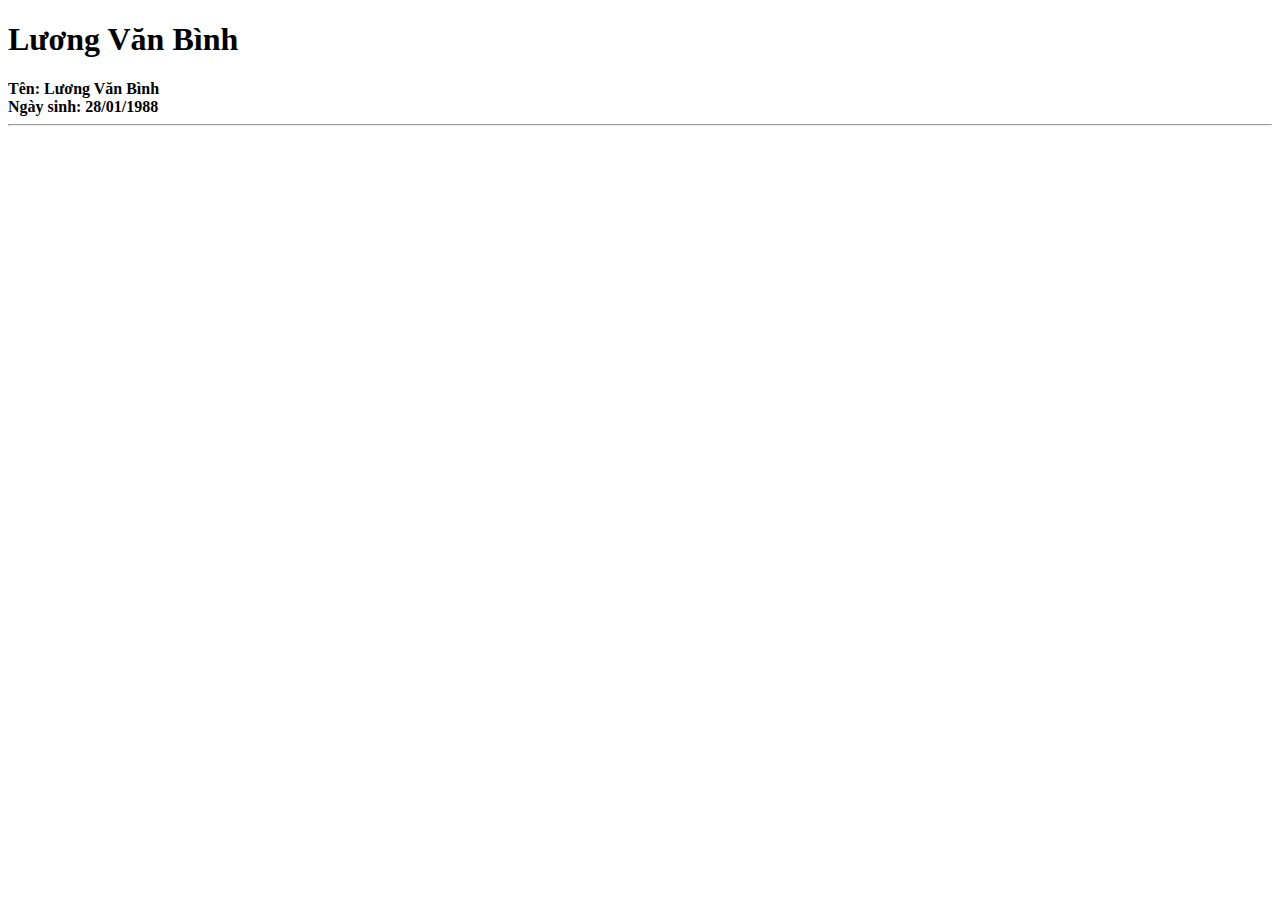
==== index.html @ 3be76faa "them hr" ====
<!DOCTYPE html>
<html lang="en">
<head>
	<meta charset="UTF-8">
	<title>CV Luong Van Binh</title>
	<link rel="stylesheet" href="1.css">
</head>
<body>
	<h1>Lương Văn Bình</h1>
	<div class="thongtin">
		<b>Tên: Lương Văn Bình</b>
	</div>
	<div class="ngaysinh">
		<b>Ngày sinh: 28/01/1988</b>
	</div>
	<hr>
</body>
</html>
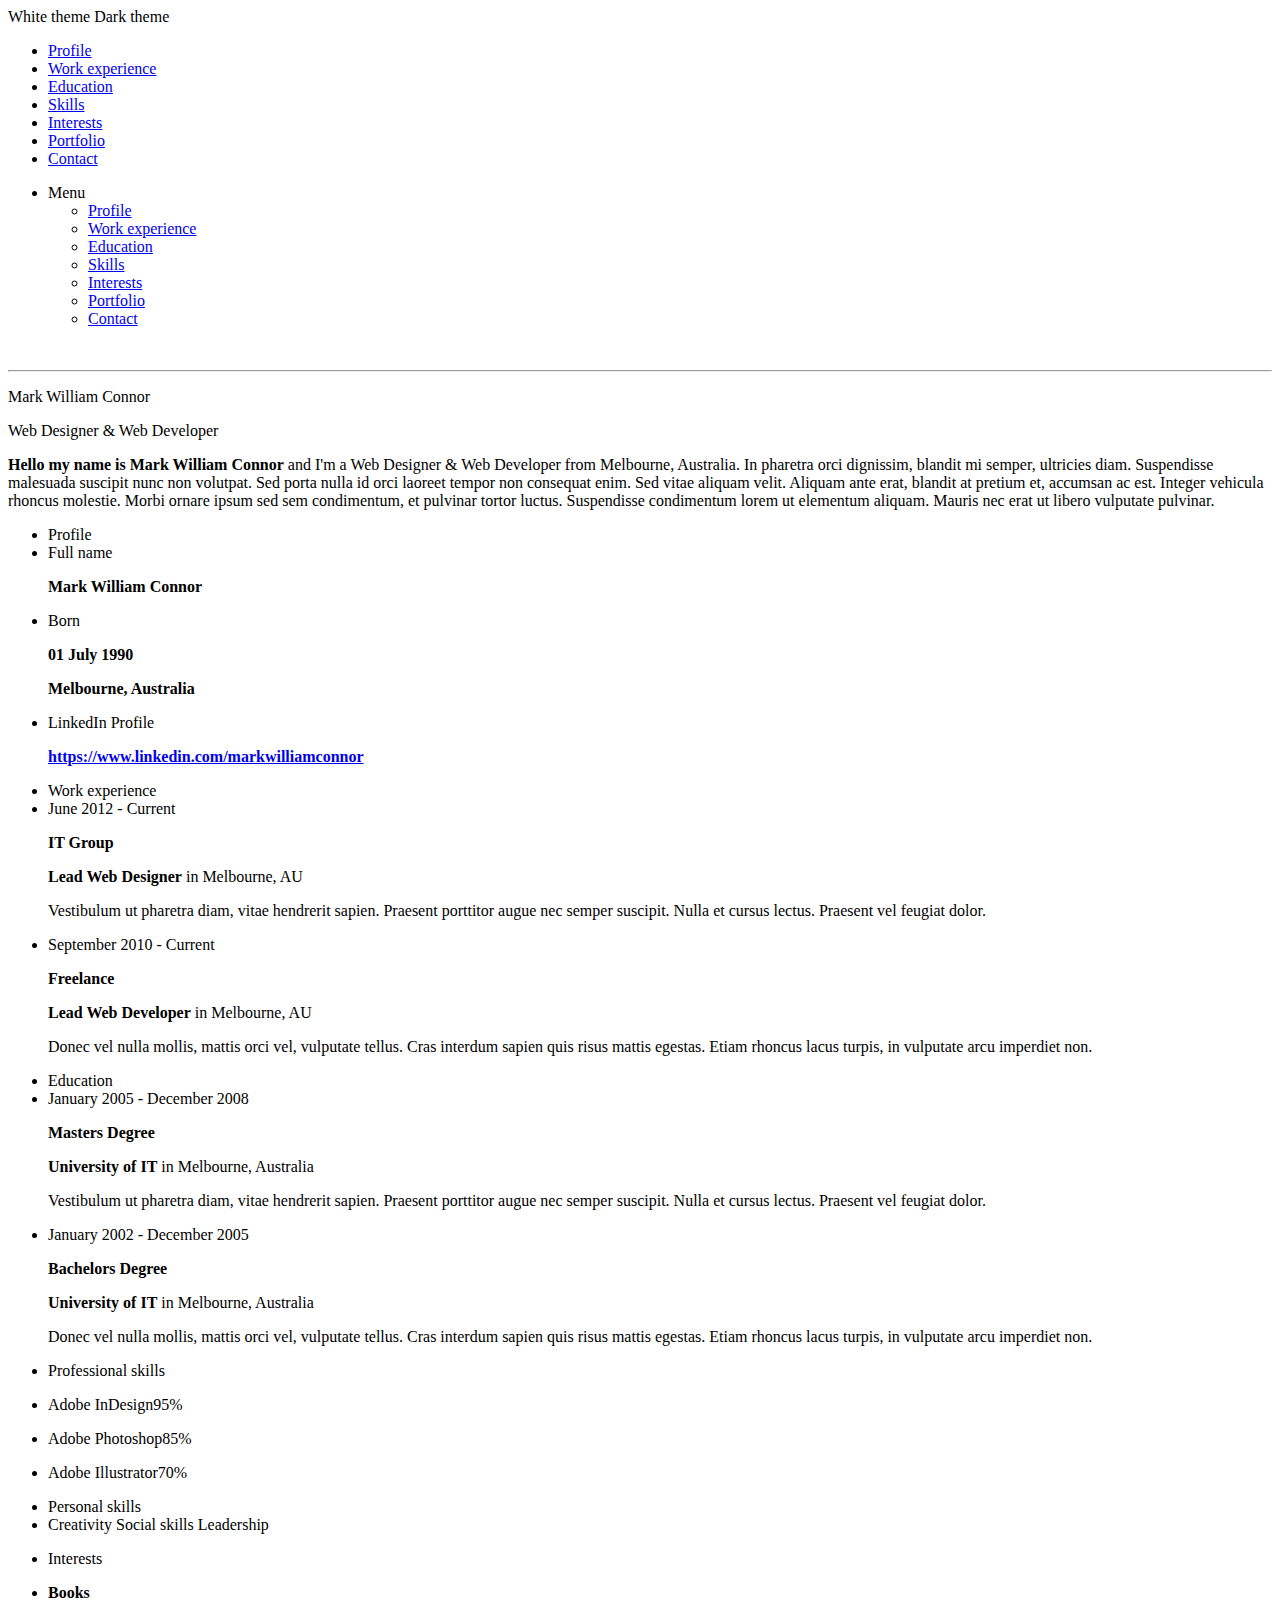
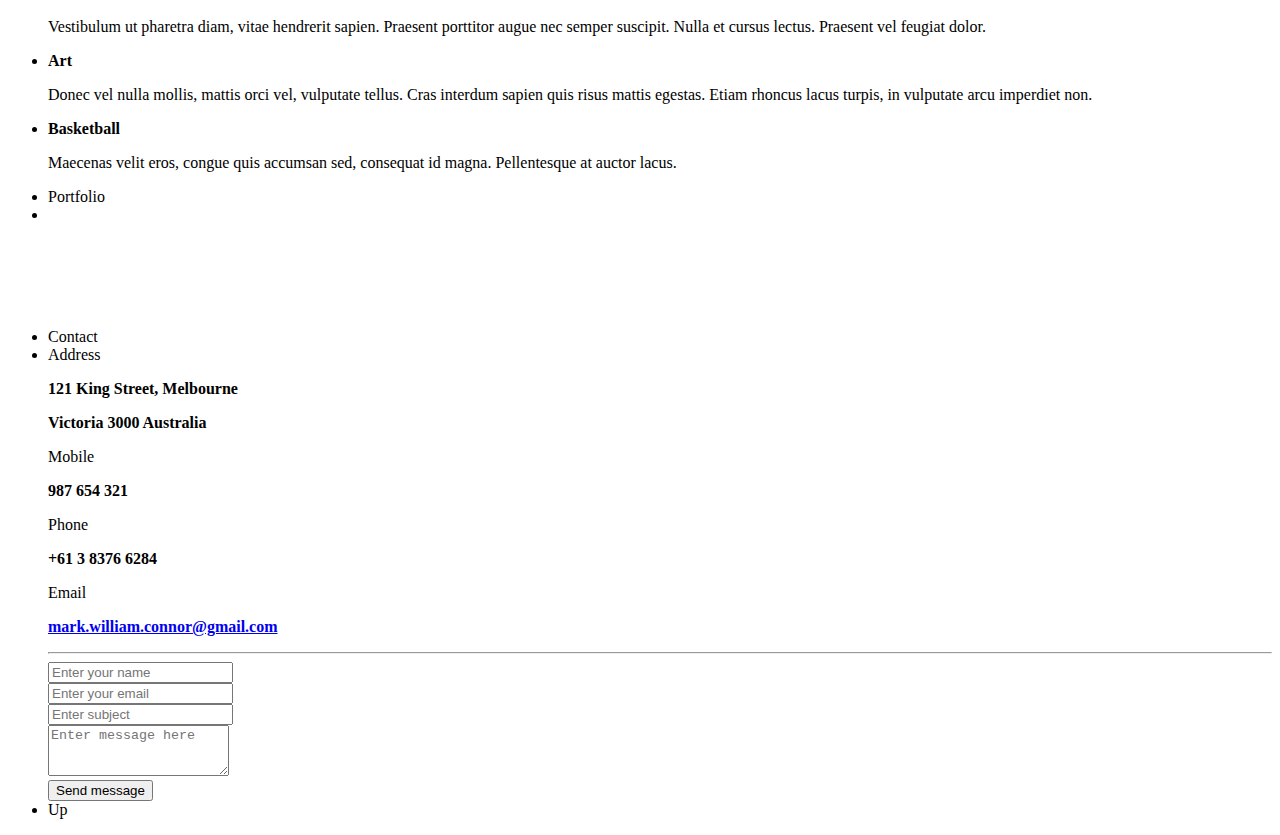
==== commit 0dc1414f: "up moi" ====
--- a/index.html
+++ b/index.html
@@ -1,18 +1,370 @@
+
 <!DOCTYPE html>
-<html lang="en">
+
+<!--[if lt IE 7 ]><html class="ie ie6" lang="en"> <![endif]-->
+<!--[if IE 7 ]><html class="ie ie7" lang="en"> <![endif]-->
+<!--[if IE 8 ]><html class="ie ie8" lang="en"> <![endif]-->
+<!--[if (gte IE 9)|!(IE)]><!-->
+
+<html class="not-ie" lang="en">
+<!--<![endif]-->
+    
 <head>
-	<meta charset="UTF-8">
-	<title>CV Luong Van Binh</title>
-	<link rel="stylesheet" href="1.css">
+<meta charset="utf-8">
+<meta name="description" content="description" />
+<meta name="keywords" content="keywords"/>
+<meta name="author" content="BRKOR" />
+<meta name="viewport" content="width=device-width, initial-scale=1, maximum-scale=1"/>
+<title>Resume Timeline</title>
+
+<!-- google web font-->
+<link href='http://fonts.googleapis.com/css?family=Open+Sans:300italic,400italic,600italic,700italic,400,300,600,700' rel='stylesheet' type='text/css'>
+
+<!-- style sheets-->
+<link rel="stylesheet" media="all" href="css/bootstrap.css" type="text/css"/>
+<link rel="stylesheet" media="all" href="css/custom.css" type="text/css"/>
+
+<!-- main jquery libraries / others are at the bottom-->
+<script src="js/jquery.min.js " type="text/javascript"></script>
+<script src="js/modernizr.js" type="text/javascript"></script>
+
 </head>
 <body>
-	<h1>Lương Văn Bình</h1>
-	<div class="thongtin">
-		<b>Tên: Lương Văn Bình</b>
-	</div>
-	<div class="ngaysinh">
-		<b>Ngày sinh: 28/01/1988</b>
-	</div>
-	<hr>
+
+<!-- Settings -->
+<div class="settings">
+    <span class="glyphicon glyphicon-cog"></span>
+    <a class="btn active top-white">White theme</a>
+    <a class="btn top-dark">Dark theme</a>
+</div>
+<!-- end Settings -->
+
+<!-- Top icons -->
+<div class="top-icons">
+	<a class="top-menu hidden-xs hidden-sm" data-toggle="tooltip" data-placement="top" title="Menu toggle"><span class="glyphicon glyphicon-th-list"></span></a>
+	<a href="#" class="top-download-resume hidden-xs hidden-sm" data-toggle="tooltip" data-placement="top" title="Download resume"><span class="glyphicon glyphicon-cloud-download"></span></a>
+	<a class="top-contact hidden-xs hidden-sm" data-toggle="tooltip" data-placement="top" title="Contact me"><span class="glyphicon glyphicon-send"></span></a>
+</div>
+<!-- end Top icons -->
+
+<!-- Navigation -->
+<nav id="spy" class="spy hidden-sm hidden-xs">
+    <ul>
+        <li class="active"><a href="#profile">Profile</a></li>
+        <li><a href="#work-experience">Work experience</a></li>
+        <li><a href="#education">Education</a></li>
+        <li><a href="#professional-skills">Skills</a></li>
+        <li><a href="#interests">Interests</a></li>
+        <li><a href="#portfolio">Portfolio</a></li>
+        <li><a href="#contact">Contact</a></li>
+    </ul>
+</nav>
+<!-- end Navigation -->
+    
+<!-- Navigation for small devices -->
+<nav id="mini-nav" class="spy visible-sm visible-xs">
+    <ul>
+        <li class="dropdown">
+            <a class="dropdown-toggle" data-toggle="dropdown">Menu</a>
+            <ul class="dropdown-menu">
+                <li class="active"><a href="#profile">Profile</a></li>
+                <li><a href="#work-experience">Work experience</a></li>
+                <li><a href="#education">Education</a></li>
+                <li><a href="#professional-skills">Skills</a></li>
+                <li><a href="#interests">Interests</a></li>
+                <li><a href="#portfolio">Portfolio</a></li>
+                <li><a href="#contact">Contact</a></li>
+            </ul>
+        </li>
+      </ul>
+</nav>
+<!-- end Navigation for small devices -->
+    
+<!-- Header -->
+<header id="header">
+    <div class="container">
+        <div class="row">
+            <div class="col-sm-8 col-sm-offset-2 text-center">
+                <img src="img/face.jpg" class="face" alt="">
+                <hr class="empty">
+                <p class="header-name">Mark William Connor</p>
+                <p class="header-title">Web Designer & Web Developer</p>
+                <p class="header-subtitle"><b>Hello my name is Mark William Connor</b> and I'm a Web Designer & Web Developer from Melbourne, Australia. In pharetra orci dignissim, blandit mi semper, ultricies diam. Suspendisse malesuada suscipit nunc non volutpat. Sed porta nulla id orci laoreet tempor non consequat enim. Sed vitae aliquam velit. Aliquam ante erat, blandit at pretium et, accumsan ac est. Integer vehicula rhoncus molestie. Morbi ornare ipsum sed sem condimentum, et pulvinar tortor luctus. Suspendisse condimentum lorem ut elementum aliquam. Mauris nec erat ut libero vulputate pulvinar.</p>
+            </div>
+        </div>
+    </div>
+</header>
+<!-- end Header -->
+	
+<!-- Profile -->
+<section id="profile" class="profile activate">
+    <div class="container">
+        <div class="row">
+            <div class="col-sm-7 col-sm-offset-5">
+                <ul>
+                    <li class="title"><span class="glyphicon glyphicon-user"></span>Profile</li>
+                    <li>
+                        <span class="note">Full name</span>
+                        <p><strong>Mark William Connor</strong></p>
+                    </li>
+                    <li>
+                        <span class="note">Born</span>
+                        <p><strong>01 July 1990</strong></p>
+                        <p><strong>Melbourne, Australia</strong></p>
+                    </li>
+                    
+                    <li>
+                        <span class="note">LinkedIn Profile</span>
+                        <p><strong><a href="#">https://www.linkedin.com/markwilliamconnor</a></strong></p>
+                    </li>
+                </ul>
+            </div>
+        </div>
+    </div>
+</section>
+<!-- end Profile -->
+
+<!-- Work experience -->
+<section id="work-experience" class="work-experience">
+    <div class="container">
+        <div class="row">
+            <div class="col-sm-7 col-sm-offset-5">
+                <ul>
+                    <li class="title"><span class="glyphicon glyphicon-briefcase"></span>Work experience</li>
+                    <li>
+                        <span class="note">June 2012 - Current</span>
+                        <p><strong>IT Group</strong></p>
+                        <p><strong>Lead Web Designer</strong> in Melbourne, AU</p>
+                        <p class="description">Vestibulum ut pharetra diam, vitae hendrerit sapien. Praesent porttitor augue nec semper suscipit. Nulla et cursus lectus. Praesent vel feugiat dolor.</p>
+                    </li>
+                    <li>
+                        <span class="note">September 2010 - Current</span>
+                        <p><strong>Freelance</strong></p>
+                        <p><strong>Lead Web Developer</strong> in Melbourne, AU</p>
+                        <p class="description">Donec vel nulla mollis, mattis orci vel, vulputate tellus. Cras interdum sapien quis risus mattis egestas. Etiam rhoncus lacus turpis, in vulputate arcu imperdiet non.</p>
+                    </li>
+                </ul>
+            </div>
+        </div>
+    </div>
+</section>
+<!-- end Work experience -->
+    
+<!-- Education -->
+<section id="education" class="education">
+    <div class="container">
+        <div class="row">
+            <div class="col-sm-7 col-sm-offset-5">
+                <ul>
+                    <li class="title"><span class="glyphicon glyphicon-book"></span>Education</li>
+                    <li>
+                        <span class="note">January 2005 - December 2008</span>
+                        <p><strong>Masters Degree</strong></p>
+                        <p><strong>University of IT</strong> in Melbourne, Australia</p>
+                        <p class="description">Vestibulum ut pharetra diam, vitae hendrerit sapien. Praesent porttitor augue nec semper suscipit. Nulla et cursus lectus. Praesent vel feugiat dolor.</p>
+                    </li>
+                    <li>
+                        <span class="note">January 2002 - December 2005</span>
+                        <p><strong>Bachelors Degree</strong></p>
+                        <p><strong>University of IT</strong> in Melbourne, Australia</p>
+                        <p class="description">Donec vel nulla mollis, mattis orci vel, vulputate tellus. Cras interdum sapien quis risus mattis egestas. Etiam rhoncus lacus turpis, in vulputate arcu imperdiet non.</p>
+                    </li>
+                </ul>
+            </div>
+        </div>
+    </div>
+</section>
+<!-- end Education -->
+    
+<!-- Professional skills -->
+<section id="professional-skills" class="professional-skills">
+    <div class="container">
+        <div class="row">
+            <div class="col-sm-7 col-sm-offset-5">
+                <ul>
+                    <li class="title"><span class="glyphicon glyphicon-tasks"></span>Professional skills</li>
+                    <li>
+                        <p>Adobe InDesign<span class="annotation pull-right">95%</span></p>
+                        <div class="progress">
+                            <div class="progress-bar progress-bar-success" role="progressbar" aria-valuenow="95" aria-valuemin="0" aria-valuemax="100"></div>
+                        </div>
+                    </li>
+                    <li>
+                        <p>Adobe Photoshop<span class="annotation pull-right">85%</span></p>
+                        <div class="progress">
+                            <div class="progress-bar progress-bar-success" role="progressbar" aria-valuenow="85" aria-valuemin="0" aria-valuemax="100"></div>
+                        </div>
+                    </li>
+                    <li>
+                        <p>Adobe Illustrator<span class="annotation pull-right">70%</span></p>
+                        <div class="progress">
+                            <div class="progress-bar progress-bar-success" role="progressbar" aria-valuenow="70" aria-valuemin="0" aria-valuemax="100"></div>
+                        </div>
+                    </li>
+                </ul>
+            </div>
+        </div>
+    </div>
+</section>
+<!-- end Professional skills -->
+    
+<!-- Personal skills -->
+<section id="personal-skills" class="personal-skills">
+    <div class="container">
+        <div class="row">
+            <div class="col-sm-7 col-sm-offset-5">
+                <ul>
+                    <li class="title"><span class="glyphicon glyphicon-stats"></span>Personal skills</li>
+                    <li>
+                        <span class="chart" data-percent="95"><span class="skill">Creativity</span>
+                            <span class="percent"></span>
+                        </span>
+                        <span class="chart" data-percent="85"><span class="skill">Social skills</span>
+                            <span class="percent"></span>
+                        </span>
+                        <span class="chart" data-percent="80"><span class="skill">Leadership</span>
+                            <span class="percent"></span>
+                        </span>
+                    </li>
+                </ul>
+            </div>
+        </div>
+    </div>
+</section>
+<!-- end Personal skills -->
+    
+<!-- Interests -->
+<section id="interests" class="interests">
+    <div class="container">
+        <div class="row">
+            <div class="col-sm-7 col-sm-offset-5">
+                <ul>
+                    <li class="title"><span class="glyphicon glyphicon-heart-empty"></span>Interests</li>
+                    <li>
+                        <p><strong>Books</strong></p>
+                        <p class="description">Vestibulum ut pharetra diam, vitae hendrerit sapien. Praesent porttitor augue nec semper suscipit. Nulla et cursus lectus. Praesent vel feugiat dolor.</p>
+                    </li>
+                    <li>
+                        <p><strong>Art</strong></p>
+                        <p class="description">Donec vel nulla mollis, mattis orci vel, vulputate tellus. Cras interdum sapien quis risus mattis egestas. Etiam rhoncus lacus turpis, in vulputate arcu imperdiet non.</p>
+                    </li>
+                    <li>
+                        <p><strong>Basketball</strong></p>
+                        <p class="description">Maecenas velit eros, congue quis accumsan sed, consequat id magna. Pellentesque at auctor lacus.</p>
+                    </li>
+                </ul>
+            </div>
+        </div>
+    </div>
+</section>
+<!-- end Interests -->
+    
+<!-- Portfolio -->
+<section id="portfolio" class="portfolio">
+    <div class="container">
+        <div class="row">
+            <div class="col-sm-7 col-sm-offset-5">
+                <ul>
+                    <li class="title"><span class="glyphicon glyphicon-eye-open"></span>Portfolio</li>
+                    <li class="static">
+                        <img src="img/1.jpg" alt="" data-toggle="modal" data-target="#modal1">
+                        <img src="img/2.jpg" alt="" data-toggle="modal" data-target="#modal2">
+                        <img src="img/3.jpg" alt="" data-toggle="modal" data-target="#modal3">
+                        <img src="img/4.jpg" alt="" data-toggle="modal" data-target="#modal4">
+                    </li>
+                </ul>
+            </div>
+        </div>
+    </div>
+</section>
+<!-- end Portfolio -->
+    
+<!-- Modal - photos in zoom-->
+<div id="modal1" class="modal fade" tabindex="-1" role="dialog" aria-labelledby="modal1" aria-hidden="true">
+    <div class="modal-dialog">
+        <div class="modal-box">
+            <img src="img/1.jpg" alt="">
+        </div>
+    </div>
+</div>
+<div id="modal2" class="modal fade" tabindex="-1" role="dialog" aria-labelledby="modal2" aria-hidden="true">
+    <div class="modal-dialog">
+        <div class="modal-box">
+            <img src="img/2.jpg" alt="">
+        </div>
+    </div>
+</div>
+<div id="modal3" class="modal fade" tabindex="-1" role="dialog" aria-labelledby="modal3" aria-hidden="true">
+    <div class="modal-dialog">
+        <div class="modal-box">
+            <img src="img/3.jpg" alt="">
+        </div>
+    </div>
+</div>
+<div id="modal4" class="modal fade" tabindex="-1" role="dialog" aria-labelledby="modal4" aria-hidden="true">
+    <div class="modal-dialog">
+        <div class="modal-box">
+            <img src="img/4.jpg" alt="">
+        </div>
+    </div>
+</div>
+<!-- end Modal - photos in zoom-->
+    
+<!-- Contact -->
+<section id="contact" class="contact">
+    <div class="container">
+        <div class="row">
+            <div class="col-sm-7 col-sm-offset-5">
+                <ul>
+                    <li class="title"><span class="glyphicon glyphicon-envelope"></span>Contact</li>
+                    <li class="static">
+                        <span class="note">Address</span>
+                        <p><strong>121 King Street, Melbourne</strong></p>
+                        <p><strong>Victoria 3000 Australia</strong></p>
+                        <span class="note">Mobile</span>
+                        <p><strong>987 654 321</strong></p>
+                        <span class="note">Phone</span>
+                        <p><strong>+61 3 8376 6284</strong></p>
+                        <span class="note">Email</span>
+                        <p><strong><a href="#">mark.william.connor@gmail.com</a></strong></p>
+                        <hr class="empty">
+                        <form action="contact.php" method="post">
+                            <div class="form-group input-group">
+                                <span class="input-group-addon"><span class="glyphicon glyphicon-user"></span></span>
+                                <input name="yourname" type="text" class="form-control" id="inputname" placeholder="Enter your name">
+                            </div>
+                            <div class="form-group input-group">
+                                <span class="input-group-addon"><span class="glyphicon glyphicon-envelope"></span></span>
+                                <input name="email" type="email" class="form-control" id="inputemail" placeholder="Enter your email">
+                            </div>
+                            <div class="form-group input-group">
+                                <span class="input-group-addon"><span class="glyphicon glyphicon-bold"></span></span>
+                                <input name="subject" type="text" class="form-control" id="inputsubject" placeholder="Enter subject">
+                            </div>
+                            <div class="form-group input-group">
+                                <span class="input-group-addon"><span class="glyphicon glyphicon-comment"></span></span>
+                                <textarea name="comments" class="form-control" id="inputmessage" rows="3" placeholder="Enter message here"></textarea>
+                            </div>
+                            <button type="submit" class="btn btn-success pull-right"><span class="glyphicon glyphicon-send"></span> Send message</button>
+                        </form>
+                    </li>
+                    <li class="title up"><span class="glyphicon glyphicon-arrow-up"></span>Up</li>
+                </ul>
+            </div>
+        </div>
+    </div>
+</section>
+<!-- end Contact -->
+
+<!-- Java Script -->
+<!-- Placed at the end of the document so the pages load faster -->
+<script src="js/bootstrap.min.js"></script>
+<script src="js/bootstrap-progressbar.js"></script>
+<script src="js/spy.js"></script>
+<script src="js/scripts.js"></script>
+<!-- Charts -->
+<script src="js/jquery.easypiechart.js"></script>
+<script src="js/chart.js"></script>
+
 </body>
 </html>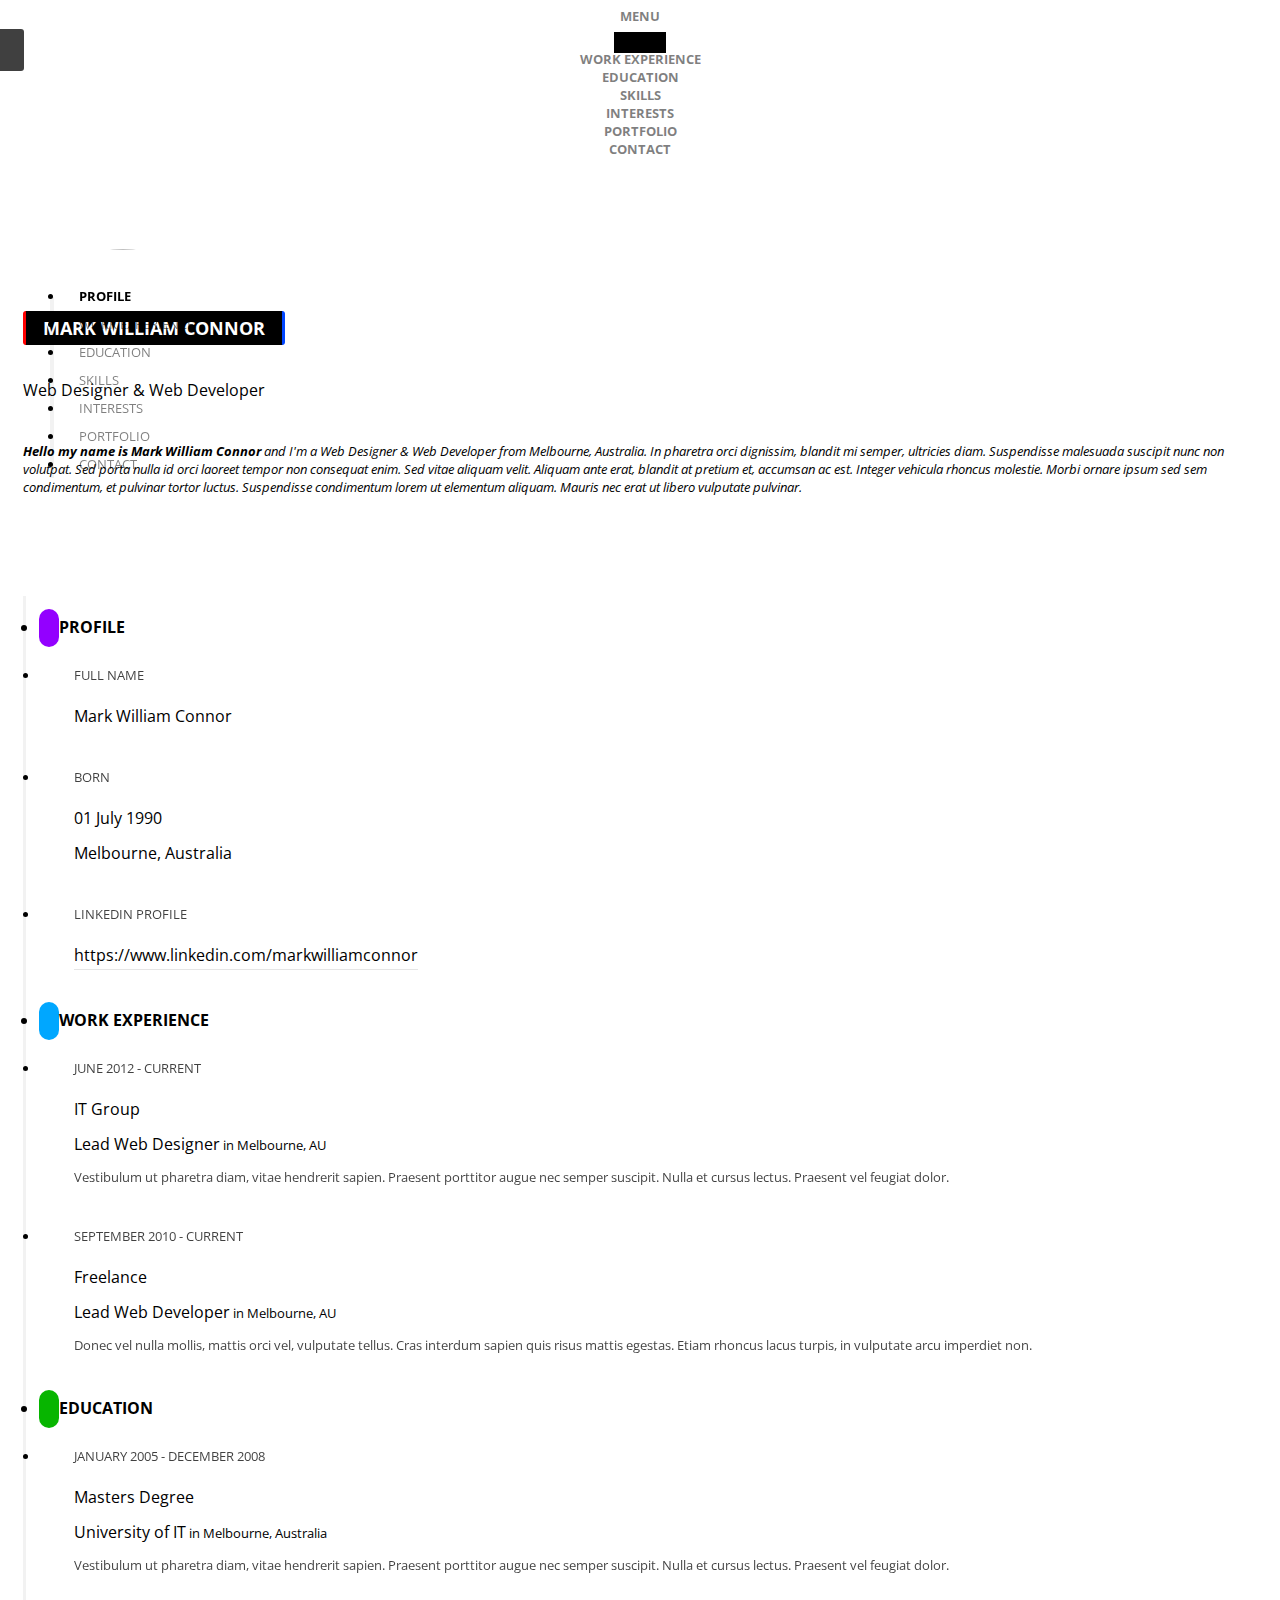
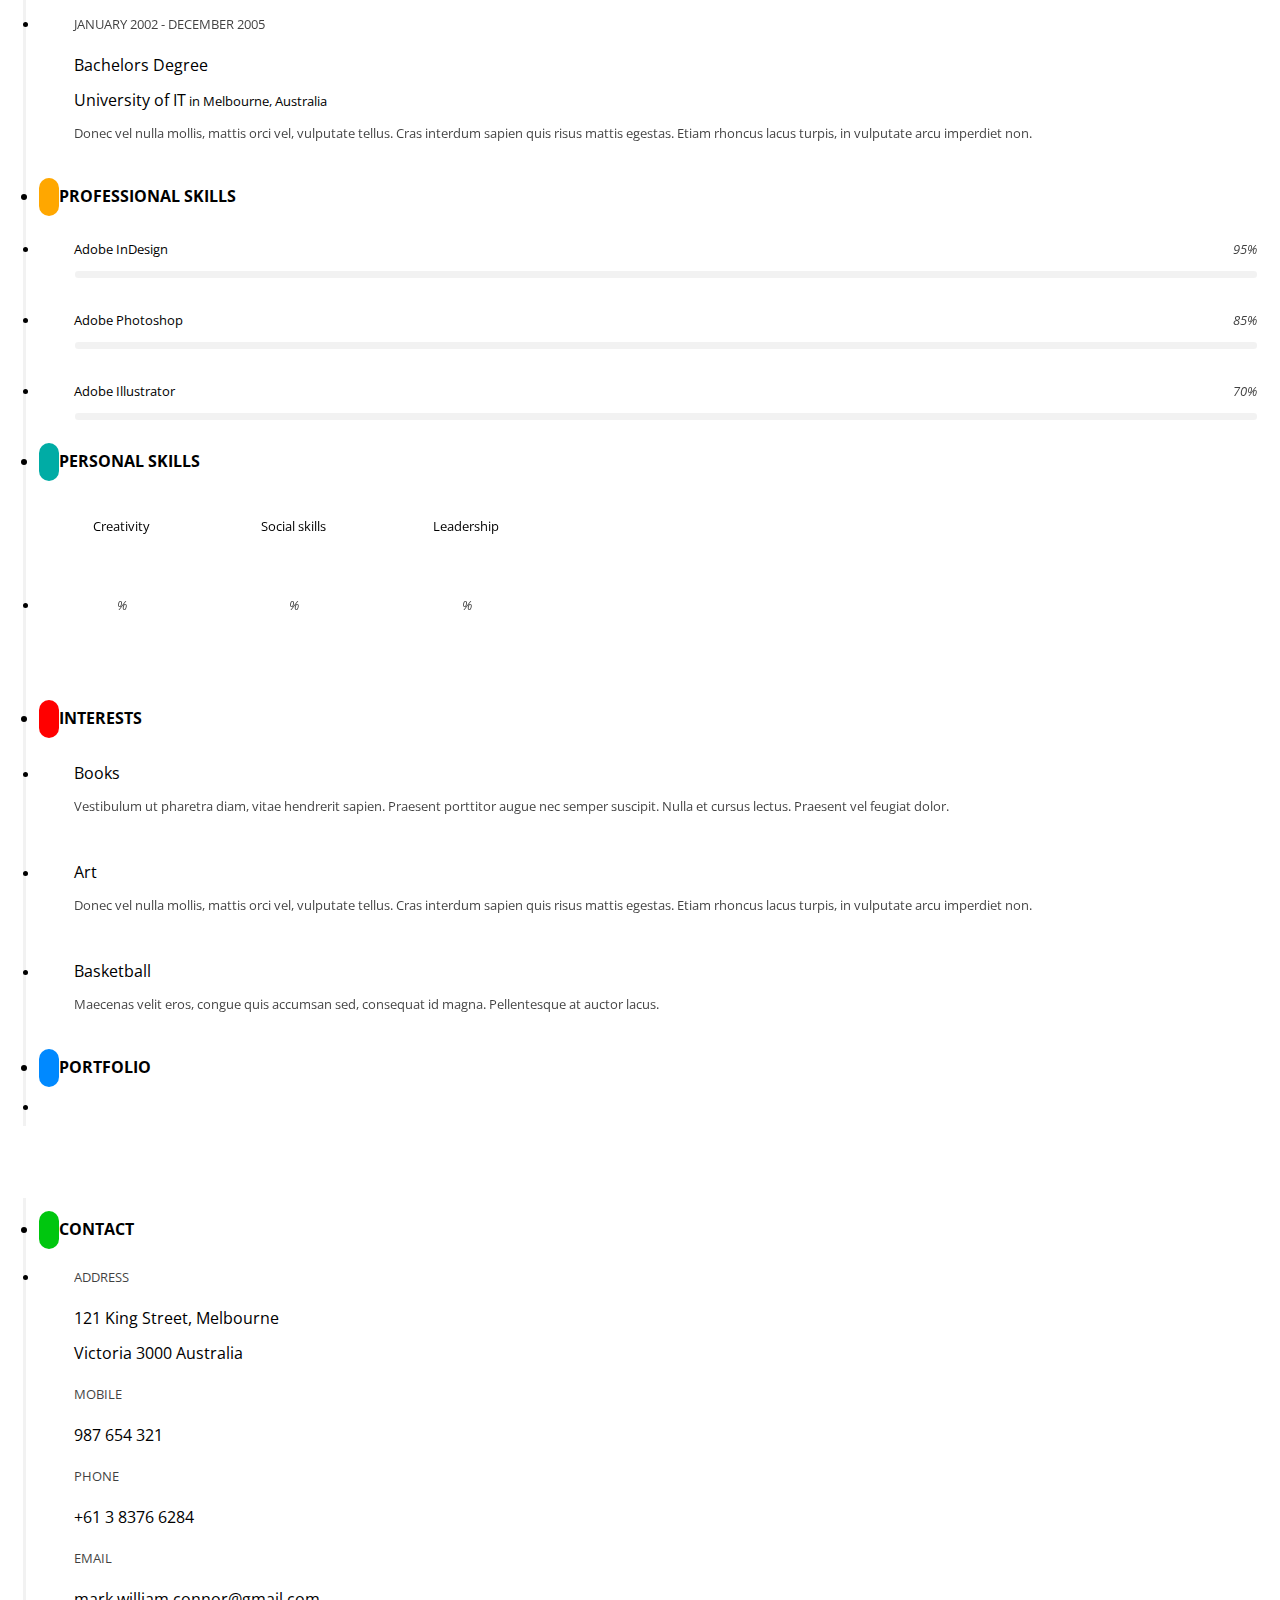
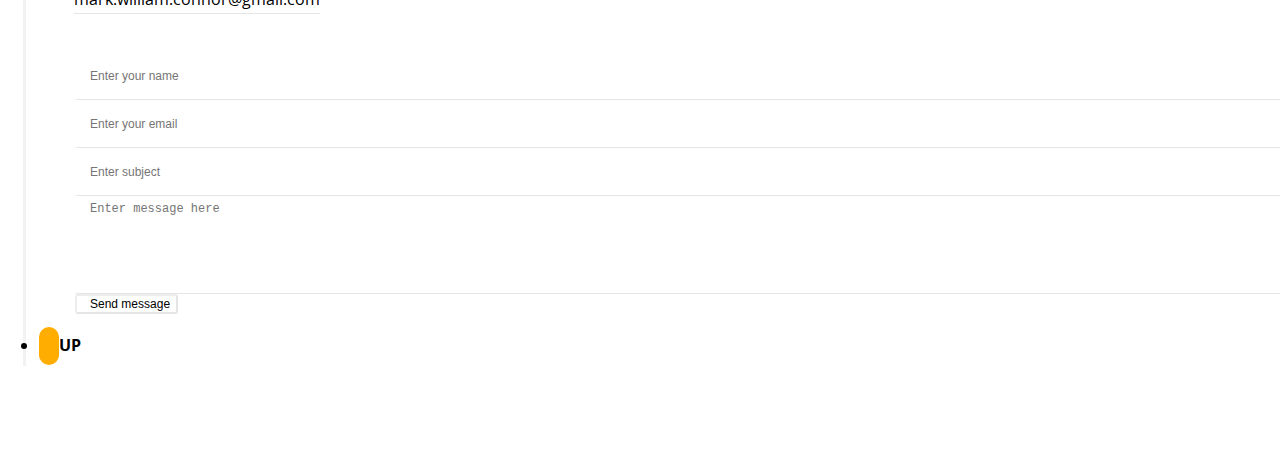
==== commit 56e54812: "Up tiep" ====
--- a/index.html
+++ b/index.html
@@ -27,6 +27,7 @@
 <!-- main jquery libraries / others are at the bottom-->
 <script src="js/jquery.min.js " type="text/javascript"></script>
 <script src="js/modernizr.js" type="text/javascript"></script>
+<link rel="stylesheet" href="1.css">
 
 </head>
 <body>
--- a/1.css
+++ b/1.css
@@ -0,0 +1,670 @@
+/* ------------------------------------------------------------- */
+/* ---------------------------BRKOR----------------------------- */
+/* ------------------------------------------------------------- */
+
+/* General Styles ---------------------------------------------- */
+
+body {
+    background: url('../img/bg.png');
+    background-position: top center;
+    background-attachment: fixed;
+    background-color: #fff;
+    color: #000;
+    font-family: 'Open Sans', sans-serif;
+    font-size: 13px;
+	overflow-x: hidden;
+}
+
+header {
+	margin-top: 50px;
+}
+
+a {
+    color: #000;
+    text-decoration: none;
+    outline: none;
+    outline-offset: 0;
+    padding-bottom: 3px;
+    border-bottom: 1px solid rgba(0, 0, 0, 0.1);
+    -webkit-transition: all .3s ease;
+    -moz-transition: all .3s ease;
+    transition: all .3s ease;
+}
+
+a:hover, 
+a:active, 
+a:focus {
+    color: #000;
+    text-decoration: none;
+    outline: none;
+    outline-offset: 0;
+    border-bottom: 1px solid #000;
+}
+
+
+h1, h2, h3, h4, h5, h6, .h1, .h2, .h3, .h4, .h5, .h6 {
+    font-family: 'Segoe UI', 'Open Sans', sans-serif;    
+}
+
+.col-xs-1, .col-sm-1, .col-md-1, .col-lg-1, .col-xs-2, .col-sm-2, .col-md-2, .col-lg-2, .col-xs-3, .col-sm-3, .col-md-3, .col-lg-3, .col-xs-4, .col-sm-4, .col-md-4, .col-lg-4, .col-xs-5, .col-sm-5, .col-md-5, .col-lg-5, .col-xs-6, .col-sm-6, .col-md-6, .col-lg-6, .col-xs-7, .col-sm-7, .col-md-7, .col-lg-7, .col-xs-8, .col-sm-8, .col-md-8, .col-lg-8, .col-xs-9, .col-sm-9, .col-md-9, .col-lg-9, .col-xs-10, .col-sm-10, .col-md-10, .col-lg-10, .col-xs-11, .col-sm-11, .col-md-11, .col-lg-11, .col-xs-12, .col-sm-12, .col-md-12, .col-lg-12 {
+    padding-right: 15px;
+    padding-left: 15px;
+}
+
+.title {
+    font-size: larger;
+    font-weight: bold;
+    text-transform: uppercase;
+    padding-left: 0px;
+}
+
+.title:hover {
+    padding-left: 0px !important;
+}
+
+.title .glyphicon {
+    background-color: rgba(0, 0, 0, 0.75);
+    color: #fff;
+    left: -110px;
+    padding: 10px;
+    -webkit-border-radius: 20px;
+    -moz-border-radius: 20px;
+    border-radius: 20px;
+    font-size: smaller;
+}
+
+hr {
+    margin-top: 10px;
+    margin-bottom: 15px;
+    border: 0;
+    border-top: 3px solid rgba(0, 0, 0, 0.1);
+}
+
+hr.empty {
+    padding: 7px 0;
+    border: 0;
+}
+
+strong {
+    font-size: larger;
+    font-weight: normal;
+}
+
+
+.progress {
+    background-color: rgba(0, 0, 0, 0.05);
+    height: 7px;
+    margin-left: 9px;
+    -webkit-border-radius: 3px;
+    -moz-border-radius: 3px;
+    border-radius: 3px;
+}
+
+.progress-bar {
+    width: 0;
+    -webkit-border-radius: 3px;
+    -moz-border-radius: 3px;
+    border-radius: 3px;
+    -webkit-box-shadow: none;
+    -moz-box-shadow: none;
+    box-shadow: none;
+    -webkit-transition: width 3s ease;
+    -moz-transition: width 3s ease;
+    transition: width 3s ease;
+}
+
+.progress-bar-success {
+    background-color: #ffa700;
+}
+
+.annotation {
+    float: right;
+    opacity: .75;
+    font-style: italic;
+}
+
+.chart {
+    position: relative;
+    display: inline-block;
+    width: 110px;
+    height: 110px;
+    margin-top: 25px;
+    margin-bottom: 50px;
+    margin-right: 5%;
+    text-align: center;
+}
+
+.chart canvas {
+    position: absolute;
+    top: 35px;
+    left: 0;
+}
+
+.percent {
+    display: inline-block;
+    line-height: 140px;
+    z-index: 2;
+    opacity: .75;
+    font-style: italic;
+}
+
+.percent:after {
+    content: '%';
+    margin-left: 0.1em;
+}
+
+.skill {
+    display: block;
+}
+
+ul {
+    padding: 10px 0 0 13px;
+    margin: 0;
+    border-left: 3px solid rgba(0, 0, 0, 0.05);
+}
+
+
+ul li {
+    list-style-image: url('../img/list-style.png');
+    padding: 10px 0 10px 27px;
+    -webkit-transition: all .3s ease;
+    -moz-transition: all .3s ease;
+    transition: all .3s ease;
+}
+
+ul li:hover {
+    list-style-image: url('../img/list-style-on.png');
+    padding-left: 40px !important;
+}
+
+.static:hover {
+    padding-left: 27px !important;
+}
+
+ul li p {
+    padding-left: 8px;
+}
+
+ul .note {
+    display: inline-block;
+    margin: 8px;
+    opacity: .75;
+    text-transform: uppercase;
+}
+
+ul .description {
+    opacity: .75;
+}
+
+.title {
+    list-style-image: url('../img/ls.png') !important;
+}
+
+.title:hover {
+    padding-left: 0px !important;
+}
+
+/* Top icons ------------------------------------------------- */
+
+.top-icons {
+	position: fixed;
+    top: 50px;
+    left: 47px;
+	width: 100%;
+}
+
+.top-menu {
+    background-color: rgba(0, 0, 0, 0.25);
+    color: #fff;
+    padding: 10px;
+    font-size: 12px;
+    -webkit-border-radius: 3px;
+    -moz-border-radius: 3px;
+    border-radius: 3px;
+    border-bottom: 0;
+    cursor: pointer;
+    -webkit-transition: all .3s ease;
+    -moz-transition: all .3s ease;
+    transition: all .3s ease;
+}
+
+.top-menu:hover {
+    background-color: #00ce08;
+    color: #fff;
+    border-bottom: 0;
+}
+
+.top-download-resume {
+    background-color: rgba(0, 0, 0, 0.25);
+    color: #fff;
+    padding: 10px;
+    font-size: 12px;
+    -webkit-border-radius: 3px;
+    -moz-border-radius: 3px;
+    border-radius: 3px;
+    border-bottom: 0;
+    -webkit-transition: all .3s ease;
+    -moz-transition: all .3s ease;
+    transition: all .3s ease;
+}
+
+.top-download-resume:hover {
+    background-color: #0093ff;
+    color: #fff;
+    border-bottom: 0;
+}
+
+.top-contact {
+    background-color: rgba(0, 0, 0, 0.25);
+    color: #fff;
+    padding: 10px;
+    font-size: 12px;
+    -webkit-border-radius: 3px;
+    -moz-border-radius: 3px;
+    border-radius: 3px;
+    border-bottom: 0;
+    cursor: pointer;
+    -webkit-transition: all .3s ease;
+    -moz-transition: all .3s ease;
+    transition: all .3s ease;
+}
+
+.top-contact:hover {
+    background-color: #ff003b;
+    color: #fff;
+    border-bottom: 0;
+}
+
+/* Nav ------------------------------------------------- */
+
+nav {
+    position: fixed;
+    top: 33%;
+    left: 50px;
+    z-index: 999;
+}
+
+nav ul {
+    padding: 10px 0 0 10px;
+    margin: 0px;
+    border-left: 4px solid rgba(0, 0, 0, 0.05);
+}
+
+nav ul li:first-child {
+    margin-top: -25px;
+}
+
+nav ul li {
+    list-style-image: url('../img/list-style-nav.png');
+    padding: 5px 15px;
+    font-size: 13px;
+    text-transform: uppercase;
+    cursor: pointer;
+    -webkit-transition: all .3s ease;
+    -moz-transition: all .3s ease;
+    transition: all .3s ease;
+}
+
+nav ul li:hover {
+    list-style-image: url('../img/list-style-nav-on.png');
+    padding-left: 25px !important;
+    color: #000;
+}
+
+nav ul li:hover a {
+    color: #000;
+}
+
+nav ul li.active {
+    list-style-image: url('../img/list-style-nav-on.png');
+    color: #000;
+}
+
+nav a {
+    border-bottom: 0;
+}
+
+nav a:hover, 
+nav a:active, 
+nav a:focus {
+    border-bottom: 0;
+}
+
+nav li a {
+    border-bottom: 0;
+    color: rgba(0, 0, 0, 0.5);
+}
+
+nav .active a {
+    color: #000;
+    font-weight: bold;
+}
+
+#mini-nav {
+    background-color: #fff;
+    position: fixed;
+    width: 100%;
+    top: 0;
+    left: 0;
+    text-align: center;
+    font-weight: bold;
+}
+
+#mini-nav ul {
+    width: 100%;
+    border: 0;
+    padding: 7px 0 10px 0;
+    
+}
+
+#mini-nav ul li {
+    list-style-image: none;
+    padding: 0 !important;
+}
+
+#mini-nav ul li:first-child {
+    margin-top: 0;
+}
+
+#mini-nav .dropdown-menu {
+    margin: 0;
+    font-size: 14px;
+    list-style: none;
+    background-color: #fff;
+    border: 0;
+    border-radius: 0;
+    -webkit-box-shadow: none;
+    box-shadow: none;
+}
+
+.dropdown-menu > .active > a, 
+.dropdown-menu > .active > a:hover, 
+.dropdown-menu > .active > a:focus {
+    background-color: #000;
+}
+
+/* Header ------------------------------------------------- */
+
+.face {
+    height: 200px;
+    width: 200px;
+    border-radius: 50%;
+}
+
+.header-name {
+    background-color: #000;
+    padding: 5px 17px;
+    display: inline-block;
+    color: #fff;
+    font-size: 18px;
+    font-weight: 700;
+    text-transform: uppercase;
+    -webkit-border-radius: 3px;
+    -moz-border-radius: 3px;
+    border-radius: 3px;
+    border-left: 3px solid #f00;
+    border-right: 3px solid #0045ff;
+}
+
+.header-title {
+    font-size: 16px;
+}
+
+.header-subtitle {
+    padding-top: 25px;
+    font-style: italic;
+    margin-bottom: 100px;
+}
+
+/* Profile ------------------------------------------------- */
+
+.profile .title .glyphicon{
+    background-color: #9300ff;
+}
+
+/* Work experience ------------------------------------------------- */
+
+.work-experience .title .glyphicon{
+    background-color: #00a7ff;
+}
+
+/* Education ------------------------------------------------- */
+
+.education .title .glyphicon{
+    background-color: #07b500;
+}
+
+/* Professional skills ------------------------------------------------- */
+
+.professional-skills .title .glyphicon{
+    background-color: #ffa700;
+}
+
+/* Personal skills ------------------------------------------------- */
+
+.personal-skills .title .glyphicon{
+    background-color: #00aca5;
+}
+
+/* Interests ------------------------------------------------- */
+
+.interests .title .glyphicon{
+    background-color: #f00;
+}
+
+/* Portfolio ------------------------------------------------ */
+
+.portfolio .title .glyphicon{
+    background-color: #0089ff;
+}
+
+.portfolio img {
+    width: 100px;
+    margin-right: 5px;
+    margin-bottom: 5px;
+    -webkit-border-radius: 3px;
+    -moz-border-radius: 3px;
+    border-radius: 3px;
+    cursor: pointer;
+    -webkit-transition: all .3s ease;
+    -moz-transition: all .3s ease;
+    transition: all .3s ease;
+}
+
+.portfolio img:hover {
+    opacity: .75;
+}
+
+.portfolio img:first-child {
+    margin-left: 8px;
+}
+
+.dismiss {
+    position: relative;
+    background-color: rgba(0, 0, 0, 0.25);
+    top: -4px;
+    left: 100%;
+    color: #fff;
+    padding: 5px 7px;
+    -webkit-border-radius: 3px;
+    -moz-border-radius: 3px;
+    border-radius: 3px;
+    border-bottom: 0 !important;
+    z-index: -1;
+    -webkit-transition: all 0.3s ease;
+    -moz-transition: all 0.3s ease;
+    transition: all 0.3s ease;
+}
+
+.dismiss:hover {
+    background-color: #fff;
+}
+
+.modal {
+	text-align: center;
+}
+
+.modal img {
+    -webkit-border-radius: 3px;
+    -moz-border-radius: 3px;
+    border-radius: 3px;
+}
+
+/* Contact Form ------------------------------------------------ */
+
+.contact .title .glyphicon{
+    background-color: #00c60f;
+}
+
+.contact ul li:hover {
+    padding-left: 27px;
+}
+
+form {
+    margin-left: 9px;
+}
+
+.contact-on {
+    position: fixed;
+    bottom: 50px;
+    background: #202020;
+    height: auto;
+    width: 100%;
+    padding-top: 35px;
+    padding-bottom: 25px;
+    z-index: 999;
+    display: none;
+}
+
+.form-control {
+    display: block;
+    width: 100%;
+    height: 35px;
+    padding: 6px 15px;
+    font-size: 12px;
+    color: #000;
+    background-color: rgba(255, 255, 255, 0.75);
+    background-image: none;
+    border: 0;
+    border-bottom: 1px solid rgba(0, 0, 0, 0.1);
+    -webkit-border-radius: 3px;
+    -moz-border-radius: 3px;
+    border-radius: 3px;
+    -webkit-box-shadow: none;
+    -moz-box-shadow: none;
+    box-shadow: none;
+}
+
+.form-control:focus {
+    border: 0;
+    background-color: #fff;
+    color: #000;
+}
+
+textarea.form-control {
+    height: 85px;
+    resize: none;
+}
+
+.input-group-addon {
+    color: #000;
+    background-color: rgba(0, 0, 0, 0.05);
+    border: 0;
+    border-bottom: 1px solid rgba(0, 0, 0, 0.1);
+    -webkit-border-radius: 3px;
+    -moz-border-radius: 3px;
+    border-radius: 3px;
+}
+
+form .glyphicon {
+    opacity: .25;
+}
+
+.btn-success {
+    font-size: 12px;
+    color: #000;
+    background-color: rgba(255, 255, 255, 0.5);
+    border-color: rgba(0, 0, 0, 0.1);
+    -webkit-border-radius: 3px;
+    -moz-border-radius: 3px;
+    border-radius: 3px;
+    -webkit-transition: all .3s ease;
+    -moz-transition: all .3s ease;
+    transition: all .3s ease;
+}
+
+.btn .glyphicon {
+    margin-right: 7px;
+    opacity: 1;
+}
+
+.btn-success:hover, 
+.btn-success:focus, 
+.btn-success:active, 
+.btn-success.active {
+    color: #fff;
+    background-color: #15b900;
+    border-color: rgba(0, 0, 0, 0.1);
+}
+
+/* Up ------------------------------------------------ */
+
+.contact .title.up .glyphicon{
+    background-color: #ffad00;
+}
+
+.up {
+	margin-bottom: 100px;
+    cursor: pointer;
+}
+
+/* Settings ------------------------------------------------ */
+
+.settings {
+    background-color: rgba(0, 0, 0, 0.75);
+    position: fixed;
+	top: 41px;
+    left: -200px;
+    width: 200px;
+    height: 120px;
+    color: #fff;
+    z-index: 1000;
+    -webkit-transition: all .3s ease;
+    -moz-transition: all .3s ease;
+    transition: all .3s ease;
+}
+
+.settings:hover {
+    left: 0;
+}
+
+.settings .glyphicon {
+    background-color: rgba(0, 0, 0, 0.75);
+    position: relative;
+    top: 0;
+    left: 100%;
+    padding: 12px;
+    border-radius: 0 3px 3px 0;
+}
+
+.settings .btn {
+    display: block;
+    border: 0;
+    color: #fff;
+    border-radius: 0;
+    margin: 0 20px;
+    font-size: 13px;
+}
+
+.settings .btn:hover {
+    background-color: #fff;
+    color: #000;
+}
+
+.settings .btn.active {
+    background-color: #0066ff;
+    color: #fff;
+    -webkit-box-shadow: none;
+    -moz-box-shadow: none;
+    box-shadow: none;
+}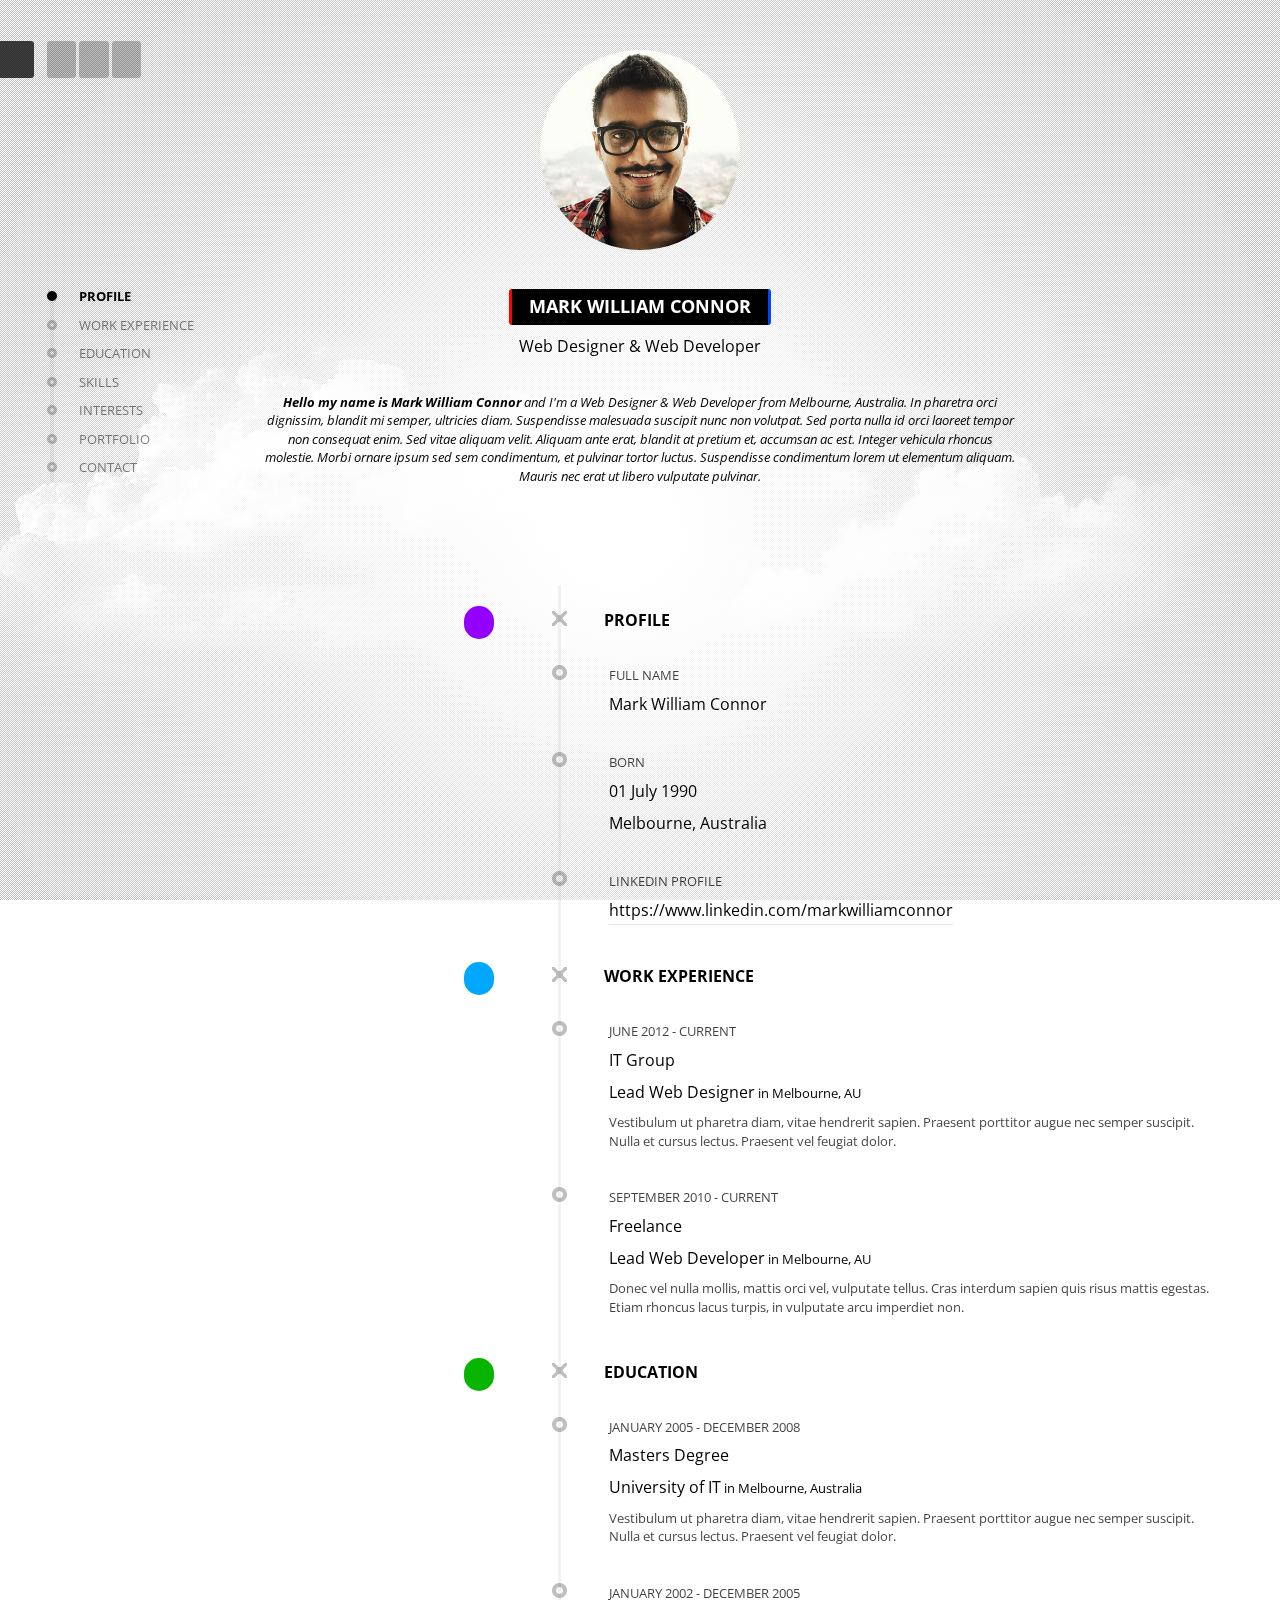
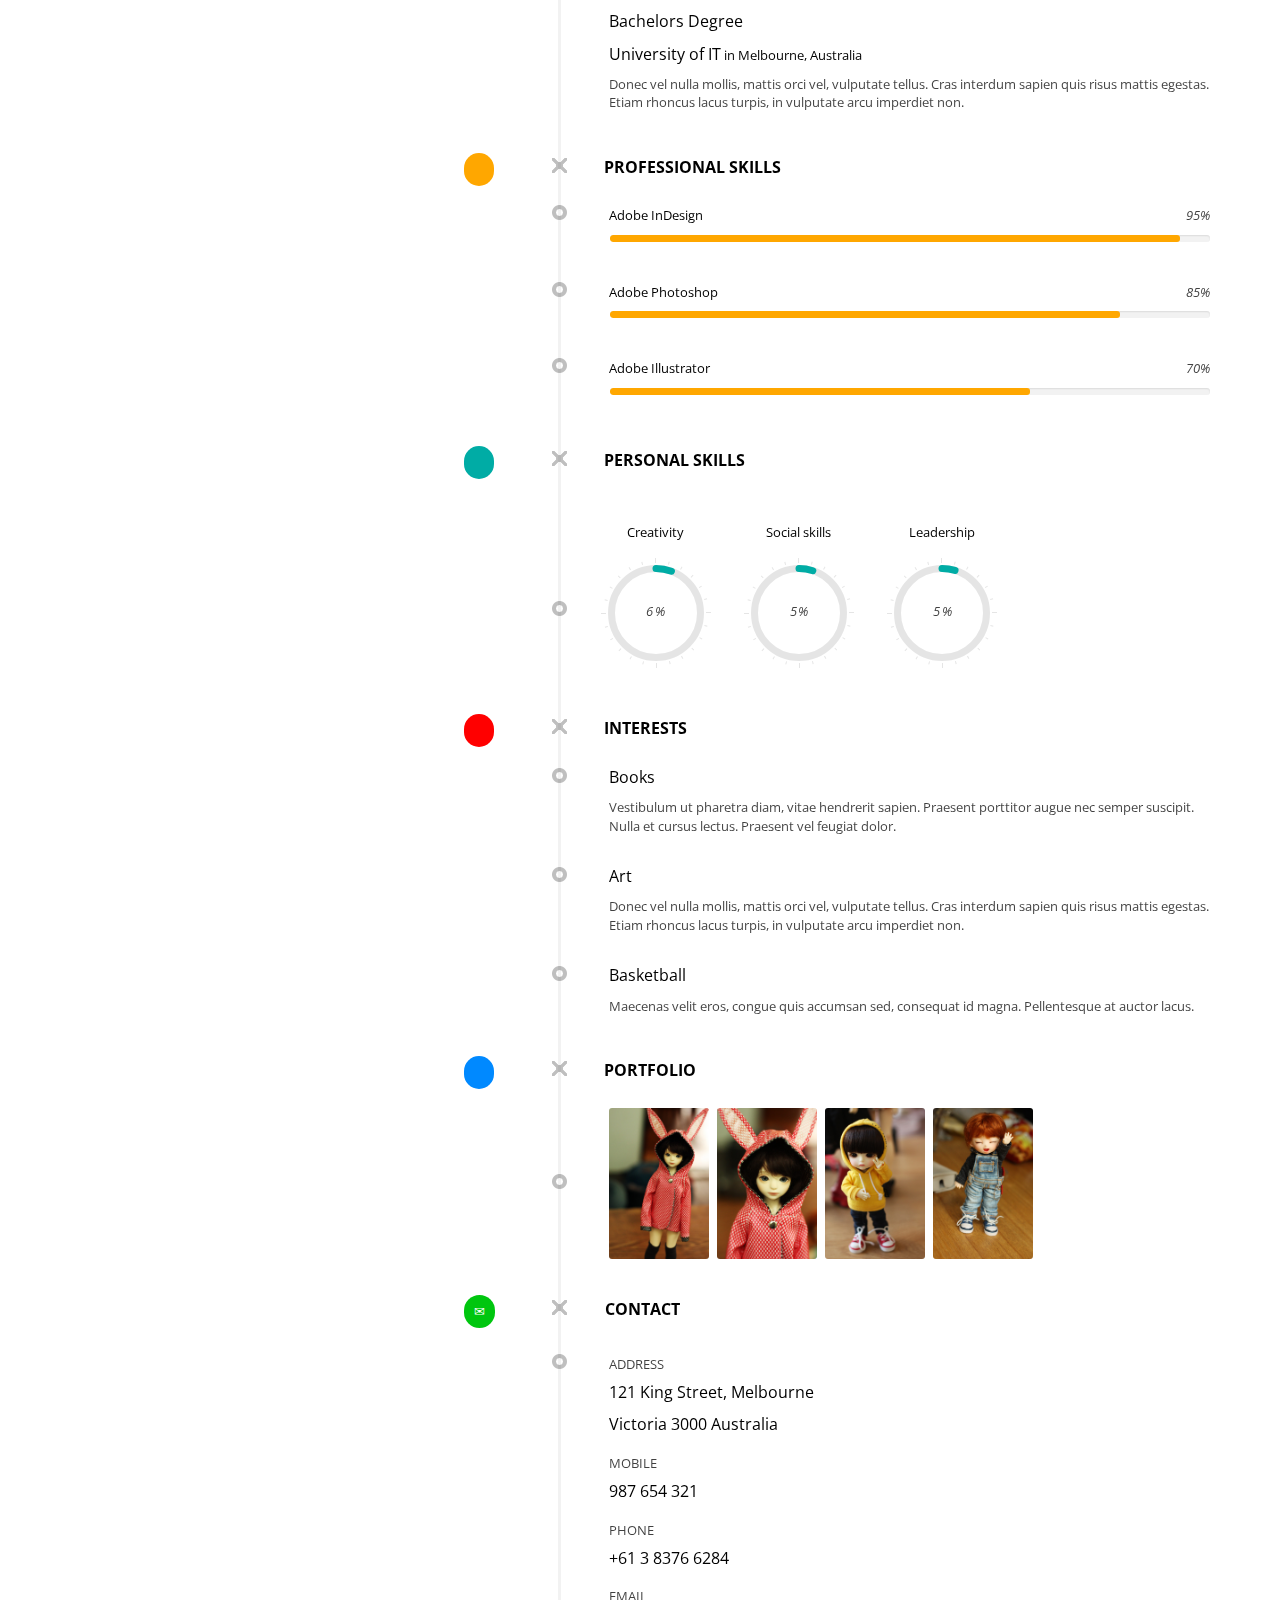
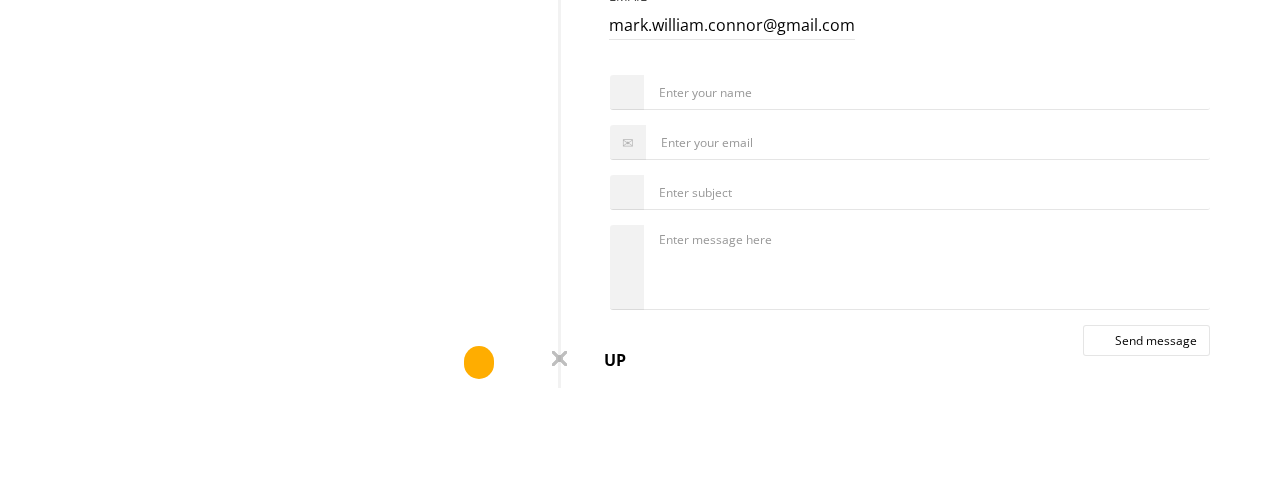
==== commit e0bfd181: "hoan chinh" ====
--- a/index.html
+++ b/index.html
@@ -27,7 +27,6 @@
 <!-- main jquery libraries / others are at the bottom-->
 <script src="js/jquery.min.js " type="text/javascript"></script>
 <script src="js/modernizr.js" type="text/javascript"></script>
-<link rel="stylesheet" href="1.css">
 
 </head>
 <body>
--- a/css/custom.css
+++ b/css/custom.css
@@ -0,0 +1,670 @@
+/* ------------------------------------------------------------- */
+/* ---------------------------BRKOR----------------------------- */
+/* ------------------------------------------------------------- */
+
+/* General Styles ---------------------------------------------- */
+
+body {
+    background: url('../img/bg.png');
+    background-position: top center;
+    background-attachment: fixed;
+    background-color: #fff;
+    color: #000;
+    font-family: 'Open Sans', sans-serif;
+    font-size: 13px;
+	overflow-x: hidden;
+}
+
+header {
+	margin-top: 50px;
+}
+
+a {
+    color: #000;
+    text-decoration: none;
+    outline: none;
+    outline-offset: 0;
+    padding-bottom: 3px;
+    border-bottom: 1px solid rgba(0, 0, 0, 0.1);
+    -webkit-transition: all .3s ease;
+    -moz-transition: all .3s ease;
+    transition: all .3s ease;
+}
+
+a:hover, 
+a:active, 
+a:focus {
+    color: #000;
+    text-decoration: none;
+    outline: none;
+    outline-offset: 0;
+    border-bottom: 1px solid #000;
+}
+
+
+h1, h2, h3, h4, h5, h6, .h1, .h2, .h3, .h4, .h5, .h6 {
+    font-family: 'Segoe UI', 'Open Sans', sans-serif;    
+}
+
+.col-xs-1, .col-sm-1, .col-md-1, .col-lg-1, .col-xs-2, .col-sm-2, .col-md-2, .col-lg-2, .col-xs-3, .col-sm-3, .col-md-3, .col-lg-3, .col-xs-4, .col-sm-4, .col-md-4, .col-lg-4, .col-xs-5, .col-sm-5, .col-md-5, .col-lg-5, .col-xs-6, .col-sm-6, .col-md-6, .col-lg-6, .col-xs-7, .col-sm-7, .col-md-7, .col-lg-7, .col-xs-8, .col-sm-8, .col-md-8, .col-lg-8, .col-xs-9, .col-sm-9, .col-md-9, .col-lg-9, .col-xs-10, .col-sm-10, .col-md-10, .col-lg-10, .col-xs-11, .col-sm-11, .col-md-11, .col-lg-11, .col-xs-12, .col-sm-12, .col-md-12, .col-lg-12 {
+    padding-right: 15px;
+    padding-left: 15px;
+}
+
+.title {
+    font-size: larger;
+    font-weight: bold;
+    text-transform: uppercase;
+    padding-left: 0px;
+}
+
+.title:hover {
+    padding-left: 0px !important;
+}
+
+.title .glyphicon {
+    background-color: rgba(0, 0, 0, 0.75);
+    color: #fff;
+    left: -110px;
+    padding: 10px;
+    -webkit-border-radius: 20px;
+    -moz-border-radius: 20px;
+    border-radius: 20px;
+    font-size: smaller;
+}
+
+hr {
+    margin-top: 10px;
+    margin-bottom: 15px;
+    border: 0;
+    border-top: 3px solid rgba(0, 0, 0, 0.1);
+}
+
+hr.empty {
+    padding: 7px 0;
+    border: 0;
+}
+
+strong {
+    font-size: larger;
+    font-weight: normal;
+}
+
+
+.progress {
+    background-color: rgba(0, 0, 0, 0.05);
+    height: 7px;
+    margin-left: 9px;
+    -webkit-border-radius: 3px;
+    -moz-border-radius: 3px;
+    border-radius: 3px;
+}
+
+.progress-bar {
+    width: 0;
+    -webkit-border-radius: 3px;
+    -moz-border-radius: 3px;
+    border-radius: 3px;
+    -webkit-box-shadow: none;
+    -moz-box-shadow: none;
+    box-shadow: none;
+    -webkit-transition: width 3s ease;
+    -moz-transition: width 3s ease;
+    transition: width 3s ease;
+}
+
+.progress-bar-success {
+    background-color: #ffa700;
+}
+
+.annotation {
+    float: right;
+    opacity: .75;
+    font-style: italic;
+}
+
+.chart {
+    position: relative;
+    display: inline-block;
+    width: 110px;
+    height: 110px;
+    margin-top: 25px;
+    margin-bottom: 50px;
+    margin-right: 5%;
+    text-align: center;
+}
+
+.chart canvas {
+    position: absolute;
+    top: 35px;
+    left: 0;
+}
+
+.percent {
+    display: inline-block;
+    line-height: 140px;
+    z-index: 2;
+    opacity: .75;
+    font-style: italic;
+}
+
+.percent:after {
+    content: '%';
+    margin-left: 0.1em;
+}
+
+.skill {
+    display: block;
+}
+
+ul {
+    padding: 10px 0 0 13px;
+    margin: 0;
+    border-left: 3px solid rgba(0, 0, 0, 0.05);
+}
+
+
+ul li {
+    list-style-image: url('../img/list-style.png');
+    padding: 10px 0 10px 27px;
+    -webkit-transition: all .3s ease;
+    -moz-transition: all .3s ease;
+    transition: all .3s ease;
+}
+
+ul li:hover {
+    list-style-image: url('../img/list-style-on.png');
+    padding-left: 40px !important;
+}
+
+.static:hover {
+    padding-left: 27px !important;
+}
+
+ul li p {
+    padding-left: 8px;
+}
+
+ul .note {
+    display: inline-block;
+    margin: 8px;
+    opacity: .75;
+    text-transform: uppercase;
+}
+
+ul .description {
+    opacity: .75;
+}
+
+.title {
+    list-style-image: url('../img/ls.png') !important;
+}
+
+.title:hover {
+    padding-left: 0px !important;
+}
+
+/* Top icons ------------------------------------------------- */
+
+.top-icons {
+	position: fixed;
+    top: 50px;
+    left: 47px;
+	width: 100%;
+}
+
+.top-menu {
+    background-color: rgba(0, 0, 0, 0.25);
+    color: #fff;
+    padding: 10px;
+    font-size: 12px;
+    -webkit-border-radius: 3px;
+    -moz-border-radius: 3px;
+    border-radius: 3px;
+    border-bottom: 0;
+    cursor: pointer;
+    -webkit-transition: all .3s ease;
+    -moz-transition: all .3s ease;
+    transition: all .3s ease;
+}
+
+.top-menu:hover {
+    background-color: #00ce08;
+    color: #fff;
+    border-bottom: 0;
+}
+
+.top-download-resume {
+    background-color: rgba(0, 0, 0, 0.25);
+    color: #fff;
+    padding: 10px;
+    font-size: 12px;
+    -webkit-border-radius: 3px;
+    -moz-border-radius: 3px;
+    border-radius: 3px;
+    border-bottom: 0;
+    -webkit-transition: all .3s ease;
+    -moz-transition: all .3s ease;
+    transition: all .3s ease;
+}
+
+.top-download-resume:hover {
+    background-color: #0093ff;
+    color: #fff;
+    border-bottom: 0;
+}
+
+.top-contact {
+    background-color: rgba(0, 0, 0, 0.25);
+    color: #fff;
+    padding: 10px;
+    font-size: 12px;
+    -webkit-border-radius: 3px;
+    -moz-border-radius: 3px;
+    border-radius: 3px;
+    border-bottom: 0;
+    cursor: pointer;
+    -webkit-transition: all .3s ease;
+    -moz-transition: all .3s ease;
+    transition: all .3s ease;
+}
+
+.top-contact:hover {
+    background-color: #ff003b;
+    color: #fff;
+    border-bottom: 0;
+}
+
+/* Nav ------------------------------------------------- */
+
+nav {
+    position: fixed;
+    top: 33%;
+    left: 50px;
+    z-index: 999;
+}
+
+nav ul {
+    padding: 10px 0 0 10px;
+    margin: 0px;
+    border-left: 4px solid rgba(0, 0, 0, 0.05);
+}
+
+nav ul li:first-child {
+    margin-top: -25px;
+}
+
+nav ul li {
+    list-style-image: url('../img/list-style-nav.png');
+    padding: 5px 15px;
+    font-size: 13px;
+    text-transform: uppercase;
+    cursor: pointer;
+    -webkit-transition: all .3s ease;
+    -moz-transition: all .3s ease;
+    transition: all .3s ease;
+}
+
+nav ul li:hover {
+    list-style-image: url('../img/list-style-nav-on.png');
+    padding-left: 25px !important;
+    color: #000;
+}
+
+nav ul li:hover a {
+    color: #000;
+}
+
+nav ul li.active {
+    list-style-image: url('../img/list-style-nav-on.png');
+    color: #000;
+}
+
+nav a {
+    border-bottom: 0;
+}
+
+nav a:hover, 
+nav a:active, 
+nav a:focus {
+    border-bottom: 0;
+}
+
+nav li a {
+    border-bottom: 0;
+    color: rgba(0, 0, 0, 0.5);
+}
+
+nav .active a {
+    color: #000;
+    font-weight: bold;
+}
+
+#mini-nav {
+    background-color: #fff;
+    position: fixed;
+    width: 100%;
+    top: 0;
+    left: 0;
+    text-align: center;
+    font-weight: bold;
+}
+
+#mini-nav ul {
+    width: 100%;
+    border: 0;
+    padding: 7px 0 10px 0;
+    
+}
+
+#mini-nav ul li {
+    list-style-image: none;
+    padding: 0 !important;
+}
+
+#mini-nav ul li:first-child {
+    margin-top: 0;
+}
+
+#mini-nav .dropdown-menu {
+    margin: 0;
+    font-size: 14px;
+    list-style: none;
+    background-color: #fff;
+    border: 0;
+    border-radius: 0;
+    -webkit-box-shadow: none;
+    box-shadow: none;
+}
+
+.dropdown-menu > .active > a, 
+.dropdown-menu > .active > a:hover, 
+.dropdown-menu > .active > a:focus {
+    background-color: #000;
+}
+
+/* Header ------------------------------------------------- */
+
+.face {
+    height: 200px;
+    width: 200px;
+    border-radius: 50%;
+}
+
+.header-name {
+    background-color: #000;
+    padding: 5px 17px;
+    display: inline-block;
+    color: #fff;
+    font-size: 18px;
+    font-weight: 700;
+    text-transform: uppercase;
+    -webkit-border-radius: 3px;
+    -moz-border-radius: 3px;
+    border-radius: 3px;
+    border-left: 3px solid #f00;
+    border-right: 3px solid #0045ff;
+}
+
+.header-title {
+    font-size: 16px;
+}
+
+.header-subtitle {
+    padding-top: 25px;
+    font-style: italic;
+    margin-bottom: 100px;
+}
+
+/* Profile ------------------------------------------------- */
+
+.profile .title .glyphicon{
+    background-color: #9300ff;
+}
+
+/* Work experience ------------------------------------------------- */
+
+.work-experience .title .glyphicon{
+    background-color: #00a7ff;
+}
+
+/* Education ------------------------------------------------- */
+
+.education .title .glyphicon{
+    background-color: #07b500;
+}
+
+/* Professional skills ------------------------------------------------- */
+
+.professional-skills .title .glyphicon{
+    background-color: #ffa700;
+}
+
+/* Personal skills ------------------------------------------------- */
+
+.personal-skills .title .glyphicon{
+    background-color: #00aca5;
+}
+
+/* Interests ------------------------------------------------- */
+
+.interests .title .glyphicon{
+    background-color: #f00;
+}
+
+/* Portfolio ------------------------------------------------ */
+
+.portfolio .title .glyphicon{
+    background-color: #0089ff;
+}
+
+.portfolio img {
+    width: 100px;
+    margin-right: 5px;
+    margin-bottom: 5px;
+    -webkit-border-radius: 3px;
+    -moz-border-radius: 3px;
+    border-radius: 3px;
+    cursor: pointer;
+    -webkit-transition: all .3s ease;
+    -moz-transition: all .3s ease;
+    transition: all .3s ease;
+}
+
+.portfolio img:hover {
+    opacity: .75;
+}
+
+.portfolio img:first-child {
+    margin-left: 8px;
+}
+
+.dismiss {
+    position: relative;
+    background-color: rgba(0, 0, 0, 0.25);
+    top: -4px;
+    left: 100%;
+    color: #fff;
+    padding: 5px 7px;
+    -webkit-border-radius: 3px;
+    -moz-border-radius: 3px;
+    border-radius: 3px;
+    border-bottom: 0 !important;
+    z-index: -1;
+    -webkit-transition: all 0.3s ease;
+    -moz-transition: all 0.3s ease;
+    transition: all 0.3s ease;
+}
+
+.dismiss:hover {
+    background-color: #fff;
+}
+
+.modal {
+	text-align: center;
+}
+
+.modal img {
+    -webkit-border-radius: 3px;
+    -moz-border-radius: 3px;
+    border-radius: 3px;
+}
+
+/* Contact Form ------------------------------------------------ */
+
+.contact .title .glyphicon{
+    background-color: #00c60f;
+}
+
+.contact ul li:hover {
+    padding-left: 27px;
+}
+
+form {
+    margin-left: 9px;
+}
+
+.contact-on {
+    position: fixed;
+    bottom: 50px;
+    background: #202020;
+    height: auto;
+    width: 100%;
+    padding-top: 35px;
+    padding-bottom: 25px;
+    z-index: 999;
+    display: none;
+}
+
+.form-control {
+    display: block;
+    width: 100%;
+    height: 35px;
+    padding: 6px 15px;
+    font-size: 12px;
+    color: #000;
+    background-color: rgba(255, 255, 255, 0.75);
+    background-image: none;
+    border: 0;
+    border-bottom: 1px solid rgba(0, 0, 0, 0.1);
+    -webkit-border-radius: 3px;
+    -moz-border-radius: 3px;
+    border-radius: 3px;
+    -webkit-box-shadow: none;
+    -moz-box-shadow: none;
+    box-shadow: none;
+}
+
+.form-control:focus {
+    border: 0;
+    background-color: #fff;
+    color: #000;
+}
+
+textarea.form-control {
+    height: 85px;
+    resize: none;
+}
+
+.input-group-addon {
+    color: #000;
+    background-color: rgba(0, 0, 0, 0.05);
+    border: 0;
+    border-bottom: 1px solid rgba(0, 0, 0, 0.1);
+    -webkit-border-radius: 3px;
+    -moz-border-radius: 3px;
+    border-radius: 3px;
+}
+
+form .glyphicon {
+    opacity: .25;
+}
+
+.btn-success {
+    font-size: 12px;
+    color: #000;
+    background-color: rgba(255, 255, 255, 0.5);
+    border-color: rgba(0, 0, 0, 0.1);
+    -webkit-border-radius: 3px;
+    -moz-border-radius: 3px;
+    border-radius: 3px;
+    -webkit-transition: all .3s ease;
+    -moz-transition: all .3s ease;
+    transition: all .3s ease;
+}
+
+.btn .glyphicon {
+    margin-right: 7px;
+    opacity: 1;
+}
+
+.btn-success:hover, 
+.btn-success:focus, 
+.btn-success:active, 
+.btn-success.active {
+    color: #fff;
+    background-color: #15b900;
+    border-color: rgba(0, 0, 0, 0.1);
+}
+
+/* Up ------------------------------------------------ */
+
+.contact .title.up .glyphicon{
+    background-color: #ffad00;
+}
+
+.up {
+	margin-bottom: 100px;
+    cursor: pointer;
+}
+
+/* Settings ------------------------------------------------ */
+
+.settings {
+    background-color: rgba(0, 0, 0, 0.75);
+    position: fixed;
+	top: 41px;
+    left: -200px;
+    width: 200px;
+    height: 120px;
+    color: #fff;
+    z-index: 1000;
+    -webkit-transition: all .3s ease;
+    -moz-transition: all .3s ease;
+    transition: all .3s ease;
+}
+
+.settings:hover {
+    left: 0;
+}
+
+.settings .glyphicon {
+    background-color: rgba(0, 0, 0, 0.75);
+    position: relative;
+    top: 0;
+    left: 100%;
+    padding: 12px;
+    border-radius: 0 3px 3px 0;
+}
+
+.settings .btn {
+    display: block;
+    border: 0;
+    color: #fff;
+    border-radius: 0;
+    margin: 0 20px;
+    font-size: 13px;
+}
+
+.settings .btn:hover {
+    background-color: #fff;
+    color: #000;
+}
+
+.settings .btn.active {
+    background-color: #0066ff;
+    color: #fff;
+    -webkit-box-shadow: none;
+    -moz-box-shadow: none;
+    box-shadow: none;
+}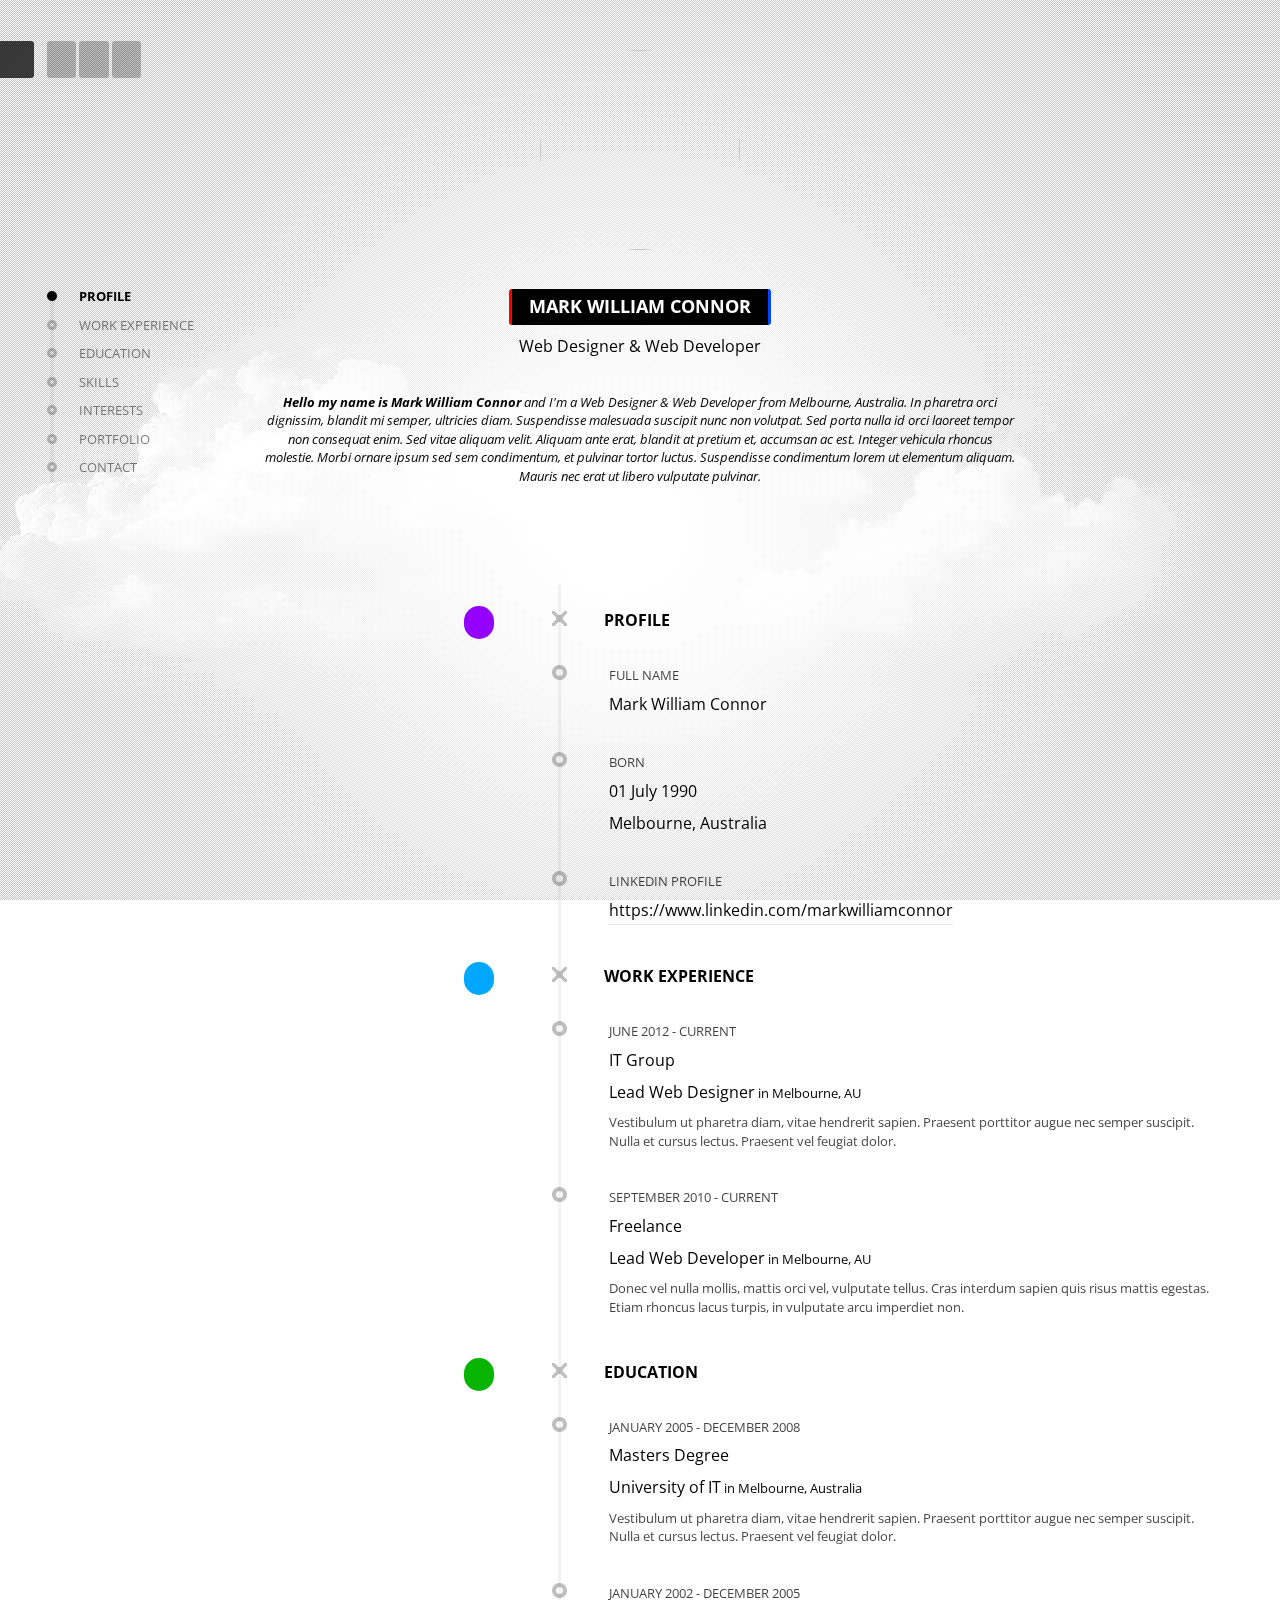
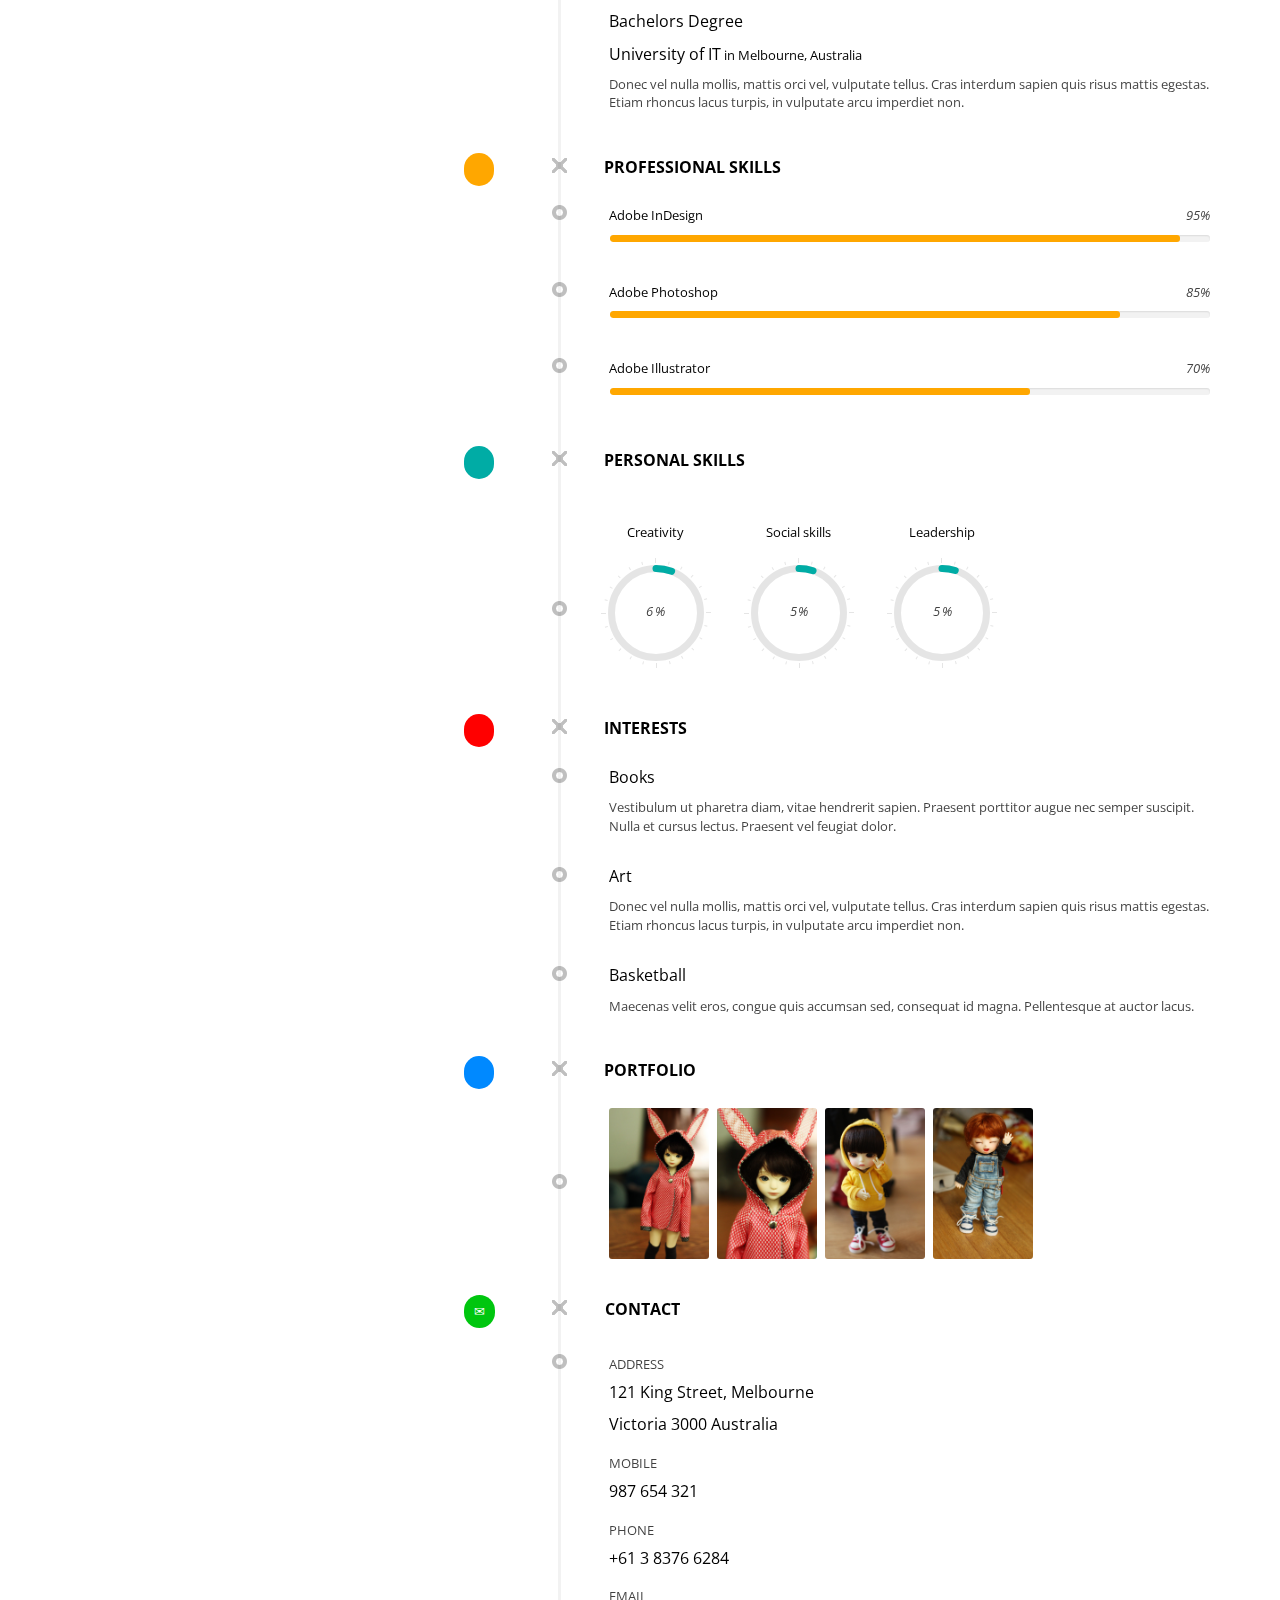
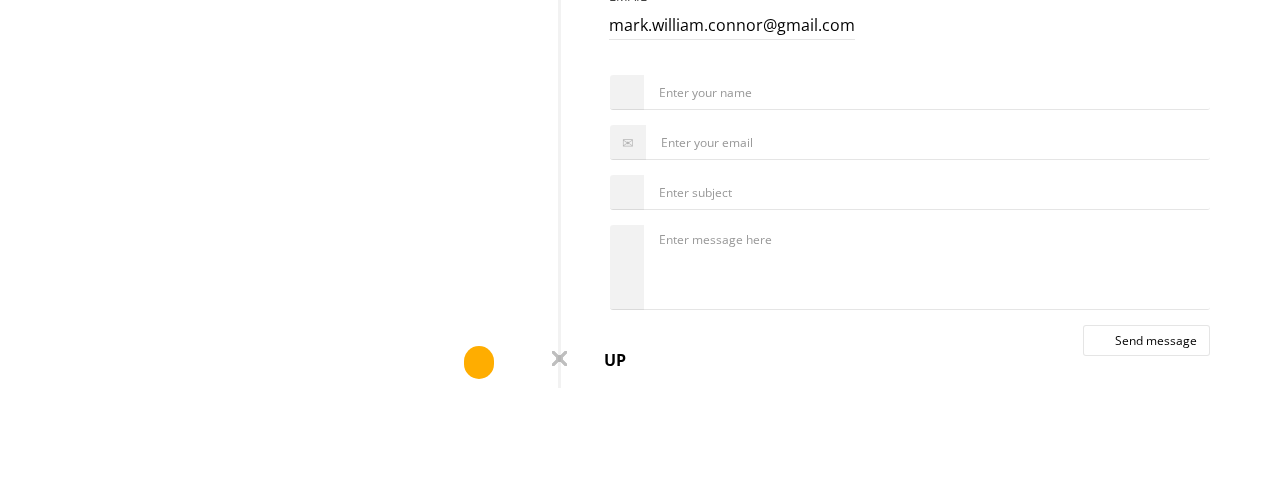
==== commit 4722a6dd: "sua trang chu" ====
--- a/index.html
+++ b/index.html
@@ -85,7 +85,7 @@
     <div class="container">
         <div class="row">
             <div class="col-sm-8 col-sm-offset-2 text-center">
-                <img src="img/face.jpg" class="face" alt="">
+                <img src="https://binhlv281.github.io/img/avatar.png" class="face" alt="">
                 <hr class="empty">
                 <p class="header-name">Mark William Connor</p>
                 <p class="header-title">Web Designer & Web Developer</p>
